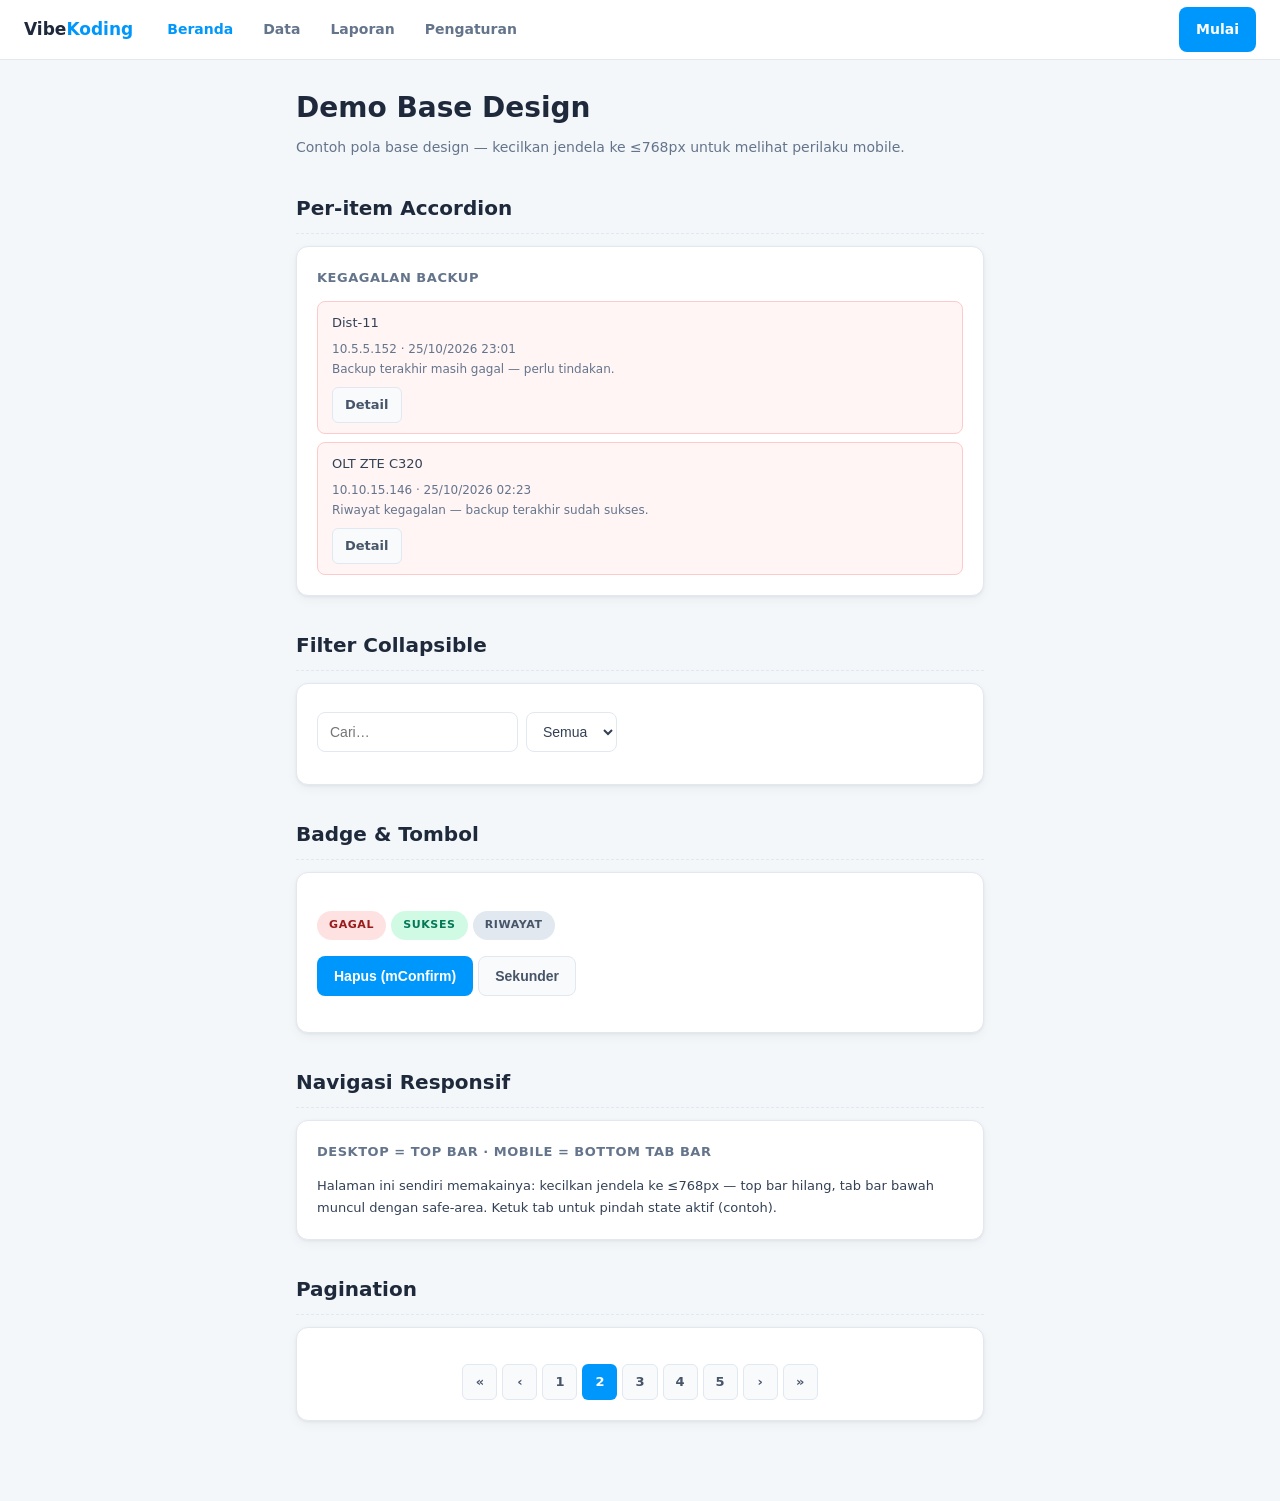
==== examples/demo.html @ 9387a98f "Contoh navigasi responsif di demo.html - Desktop: top bar 60px sticky (brand + link + CTA), disembun" ====
<!DOCTYPE html>
<html lang="id">
<head>
<meta charset="utf-8">
<meta name="viewport" content="width=device-width, initial-scale=1">
<title>Base Design System — Demo</title>
<style>
/* ============ TOKENS (dari design-system.md §2) ============ */
:root {
  --color-primary: #0097FC;
  --color-text-header: #1e293b; --color-text-body: #334155; --color-text-muted: #64748b;
  --color-bg-body: #f4f7f9; --color-bg-content: #ffffff;
  --color-danger-soft-bg: #fff5f5; --color-danger-border-soft: #fecaca; --color-danger-text: #991b1b;
  --color-success-bg: #d1fae5; --color-success-text: #047857;
  --color-border: #e2e8f0;
  --font-sans: 'Inter', system-ui, -apple-system, sans-serif;
  --shadow-card: 0 1px 3px rgba(0,0,0,.06), 0 4px 12px rgba(0,0,0,.04);
  --ease-out: cubic-bezier(0, 0, 0.2, 1);
}
* { box-sizing: border-box; }
body { margin: 0; font-family: var(--font-sans); font-size: 16px; color: var(--color-text-body); background: var(--color-bg-body); line-height: 1.7; }
.wrap { max-width: 720px; margin: 0 auto; padding: 24px 16px 64px; }
h1.page-header { font-size: 28px; font-weight: 800; color: var(--color-text-header); margin: 0 0 4px; }
p.page-subtitle { font-size: 14px; color: var(--color-text-muted); margin: 0 0 24px; }
h2.section-title { font-size: 20px; font-weight: 700; color: var(--color-text-header); margin: 32px 0 12px; padding-bottom: 8px; border-bottom: 1px dashed var(--color-border); }
.panel { background: var(--color-bg-content); border: 1px solid var(--color-border); border-radius: 12px; padding: 20px; box-shadow: var(--shadow-card); margin-bottom: 16px; }
.chart-title { font-size: 13px; font-weight: 700; text-transform: uppercase; letter-spacing: .04em; color: var(--color-text-muted); margin: 0 0 12px; }
/* ============ BADGE & TOMBOL ============ */
.badge { display: inline-block; padding: 5px 12px; border-radius: 999px; font-size: 11px; font-weight: 700; text-transform: uppercase; letter-spacing: .6px; }
.badge.danger { background: #fee2e2; color: var(--color-danger-text); }
.badge.success { background: var(--color-success-bg); color: var(--color-success-text); }
.badge.gray { background: #e2e8f0; color: #475569; }
.btn { display: inline-flex; align-items: center; justify-content: center; gap: 8px; padding: 10px 16px; min-height: 40px; border-radius: 8px; font-size: 14px; font-weight: 600; border: 1px solid transparent; cursor: pointer; text-decoration: none; background: var(--color-primary); color: #fff; transition: transform .1s var(--ease-out); }
.btn:active { transform: scale(.97); }
.btn.secondary { background: #f8fafc; border-color: var(--color-border); color: #475569; }
.btn-sm { padding: 6px 12px; min-height: 32px; font-size: 13px; border-radius: 6px; }
/* ============ NAVIGASI: desktop atas, mobile bawah ============ */
.topnav { display: flex; align-items: center; gap: 20px; height: 60px; padding: 0 24px; background: var(--color-bg-content); border-bottom: 1px solid var(--color-border); position: sticky; top: 0; z-index: 900; }
.topnav .brand { font-size: 17px; font-weight: 800; color: var(--color-text-header); text-decoration: none; white-space: nowrap; }
.topnav .brand b { color: var(--color-primary); }
.topnav nav { display: flex; gap: 2px; }
.topnav nav a { padding: 8px 14px; border-radius: 8px; font-size: 14px; font-weight: 600; color: var(--color-text-muted); text-decoration: none; }
.topnav nav a:hover { color: var(--color-text-header); background: var(--color-bg-body); }
.topnav nav a.active { color: var(--color-primary); }
.topnav .spacer { flex: 1; }
.tabbar { display: none; }
/* ============ PER-ITEM ACCORDION (.m-item) ============ */
.fail-list { list-style: none; margin: 0; padding: 0; display: flex; flex-direction: column; gap: 8px; }
.fail-item { background: var(--color-danger-soft-bg); border: 1px solid var(--color-danger-border-soft); border-radius: 8px; padding: 10px 14px; font-size: 13px; }
.fail-item .meta { font-size: 12px; color: var(--color-text-muted); margin-top: 4px; }
/* ============ PAGINATION ============ */
.pagination { display: flex; justify-content: center; flex-wrap: wrap; gap: 5px; margin-top: 16px; }
.pagination .btn { min-width: 35px; }
/* ============ FILTER ============ */
.m-filter-head { display: none; }
.filter-row { display: flex; gap: 8px; margin-bottom: 12px; }
.filter-row input, .filter-row select { font-size: 14px; padding: 10px 12px; border: 1px solid var(--color-border); border-radius: 8px; background: #fff; color: var(--color-text-body); }
/* ============ BOTTOM-SHEET DIALOG ============ */
.m-confirm-overlay { position: fixed; inset: 0; background: rgba(30,41,59,.5); display: none; align-items: flex-end; justify-content: center; z-index: 1000; }
.m-confirm-overlay.open { display: flex; }
.m-confirm-box { background: #fff; border-radius: 16px 16px 0 0; padding: 20px; width: 100%; max-width: 480px; animation: slideUp .2s var(--ease-out); }
.m-confirm-box h3 { margin: 0 0 8px; font-size: 16px; font-weight: 700; color: var(--color-text-header); }
.m-confirm-box p { margin: 0 0 16px; font-size: 14px; }
.m-confirm-actions { display: grid; gap: 10px; }
.m-confirm-actions .btn { width: 100%; min-height: 48px; }
@keyframes slideUp {
  from { transform: translateY(40px); opacity: 0; }
}
/* ============ MOBILE (max-width: 768px) ============ */
@media (max-width: 768px) {
  h1.page-header { font-size: 20px; }
  p.page-subtitle { font-size: 13px; }
  h2.section-title { font-size: 18px; }
  .chart-title { font-size: 12px; }
  /* Per-item accordion aktif */
  .m-item { cursor: pointer; }
  .m-item-title { display: flex; align-items: center; justify-content: space-between; gap: 8px; font-weight: 600; color: var(--color-text-header); }
  .m-item-title::after { content: ''; flex-shrink: 0; width: 8px; height: 8px; border-right: 2px solid var(--color-text-muted); border-bottom: 2px solid var(--color-text-muted); transform: rotate(45deg); transition: transform .2s var(--ease-out); }
  .m-item.is-open .m-item-title::after { transform: rotate(-135deg); }
  .m-item .m-item-extra { display: none; }
  .m-item.is-open .m-item-extra { display: block; }
  .m-item.is-open .m-item-extra.btn { display: flex; width: 100%; }
  /* Filter collapsible */
  .m-filter-head { display: flex; align-items: center; justify-content: space-between; width: 100%; padding: 10px 12px; border: 1px solid var(--color-border); border-radius: 8px; background: #fff; font-size: 14px; font-weight: 600; color: var(--color-text-header); cursor: pointer; }
  .m-filter-head::after { content: ''; width: 8px; height: 8px; border-right: 2px solid var(--color-text-muted); border-bottom: 2px solid var(--color-text-muted); transform: rotate(45deg); transition: transform .2s; }
  .m-filter-head.is-open::after { transform: rotate(-135deg); }
  .m-filter-more { display: none; }
  .m-filter-more.is-open { display: block; }
  /* Pagination mobile */
  .pagination { gap: 6px; }
  .pagination .btn { min-width: 40px; min-height: 40px; font-size: 14px; padding: 6px 8px; }
  .pagination > :first-child, .pagination > :last-child { display: none; }
  /* Input 16px anti-zoom iOS */
  .filter-row input, .filter-row select { font-size: 16px; }
  /* Navigasi: topbar hilang, tab bar bawah muncul */
  .topnav { display: none; }
  body { padding-bottom: 84px; }
  .tabbar { display: flex; position: fixed; bottom: 0; left: 0; right: 0; z-index: 900; background: var(--color-bg-content); border-top: 1px solid var(--color-border); padding: 6px 4px calc(6px + env(safe-area-inset-bottom)); }
  .tabbar a { flex: 1; position: relative; display: flex; flex-direction: column; align-items: center; gap: 3px; min-height: 56px; padding: 8px 2px; border-radius: 8px; font-size: 11px; font-weight: 600; color: var(--color-text-muted); text-decoration: none; }
  .tabbar a.active { color: var(--color-primary); }
  .tabbar a.active::before { content: ''; position: absolute; top: 1px; width: 24px; height: 3px; border-radius: 999px; background: var(--color-primary); }
  .tabbar svg { width: 22px; height: 22px; }
}
@media (min-width: 769px) {
  /* Desktop: dialog tengah */
  .m-confirm-overlay { align-items: center; padding: 24px; }
  .m-confirm-box { border-radius: 12px; animation: none; }
  .m-filter-more { display: block !important; }
}
@media (prefers-reduced-motion: reduce) {
  * { animation: none !important; transition: none !important; }
}
</style>
</head>
<body>
<!-- Navigasi desktop: top bar (disembunyikan di mobile) -->
<header class="topnav">
  <a class="brand" href="#">Vibe<b>Koding</b></a>
  <nav id="topnavLinks" aria-label="Navigasi utama">
    <a href="#" class="active">Beranda</a><a href="#">Data</a><a href="#">Laporan</a><a href="#">Pengaturan</a>
  </nav>
  <span class="spacer"></span>
  <a class="btn" href="#">Mulai</a>
</header>

<div class="wrap">

  <!-- Judul halaman: ketuk untuk keterangan (mobile) -->
  <div class="page-header-container m-item" aria-expanded="false">
    <h1 class="page-header m-item-title">Demo Base Design</h1>
    <p class="page-subtitle m-item-extra">Contoh pola base design — kecilkan jendela ke ≤768px untuk melihat perilaku mobile.</p>
  </div>

  <h2 class="section-title">Per-item Accordion</h2>
  <div class="panel">
    <p class="chart-title">Kegagalan Backup</p>
    <ul class="fail-list">
      <li class="fail-item m-item" aria-expanded="false">
        <span class="m-item-title"><span>Dist-11</span></span>
        <div class="meta m-item-extra">10.5.5.152 · 25/10/2026 23:01<br>Backup terakhir masih gagal — perlu tindakan.</div>
        <a class="btn btn-sm secondary m-item-extra" style="margin-top:8px">Detail</a>
      </li>
      <li class="fail-item m-item" aria-expanded="false">
        <span class="m-item-title"><span>OLT ZTE C320</span></span>
        <div class="meta m-item-extra">10.10.15.146 · 25/10/2026 02:23<br>Riwayat kegagalan — backup terakhir sudah sukses.</div>
        <a class="btn btn-sm secondary m-item-extra" style="margin-top:8px">Detail</a>
      </li>
    </ul>
  </div>

  <h2 class="section-title">Filter Collapsible</h2>
  <div class="panel">
    <button class="m-filter-head" data-toggle="demo-filter" aria-expanded="false"><span>Filter</span></button>
    <div class="m-filter-more" id="demo-filter" style="margin-top:8px">
      <div class="filter-row">
        <input placeholder="Cari…" aria-label="Cari">
        <select aria-label="Status"><option>Semua</option><option>Aktif</option></select>
      </div>
    </div>
  </div>

  <h2 class="section-title">Badge &amp; Tombol</h2>
  <div class="panel">
    <p><span class="badge danger">Gagal</span> <span class="badge success">Sukses</span> <span class="badge gray">Riwayat</span></p>
    <p><button class="btn" id="demo-confirm">Hapus (mConfirm)</button>
       <button class="btn secondary">Sekunder</button></p>
  </div>

  <h2 class="section-title">Navigasi Responsif</h2>
  <div class="panel">
    <p class="chart-title">Desktop = top bar · Mobile = bottom tab bar</p>
    <p style="font-size:13px;margin:0">Halaman ini sendiri memakainya: kecilkan jendela ke ≤768px — top bar hilang, tab bar bawah muncul dengan safe-area. Ketuk tab untuk pindah state aktif (contoh).</p>
  </div>

  <h2 class="section-title">Pagination</h2>
  <div class="panel">
    <div class="pagination">
      <a class="btn btn-sm secondary">«</a><a class="btn btn-sm secondary">‹</a>
      <a class="btn btn-sm secondary">1</a><a class="btn btn-sm">2</a><a class="btn btn-sm secondary">3</a>
      <a class="btn btn-sm secondary">4</a><a class="btn btn-sm secondary">5</a>
      <a class="btn btn-sm secondary">›</a><a class="btn btn-sm secondary">»</a>
    </div>
  </div>

</div>

<!-- Navigasi mobile: bottom tab bar (disembunyikan di desktop) -->
<nav class="tabbar" id="tabbar" aria-label="Navigasi utama">
  <a href="#" class="active"><svg viewBox="0 0 24 24" fill="none" stroke="currentColor" stroke-width="2" stroke-linecap="round" stroke-linejoin="round"><path d="M3 9l9-7 9 7v11a2 2 0 0 1-2 2H5a2 2 0 0 1-2-2z"/><polyline points="9 22 9 12 15 12 15 22"/></svg>Beranda</a>
  <a href="#"><svg viewBox="0 0 24 24" fill="none" stroke="currentColor" stroke-width="2" stroke-linecap="round" stroke-linejoin="round"><rect x="3" y="3" width="7" height="7"/><rect x="14" y="3" width="7" height="7"/><rect x="14" y="14" width="7" height="7"/><rect x="3" y="14" width="7" height="7"/></svg>Data</a>
  <a href="#"><svg viewBox="0 0 24 24" fill="none" stroke="currentColor" stroke-width="2" stroke-linecap="round" stroke-linejoin="round"><line x1="18" y1="20" x2="18" y2="10"/><line x1="12" y1="20" x2="12" y2="4"/><line x1="6" y1="20" x2="6" y2="14"/></svg>Laporan</a>
  <a href="#"><svg viewBox="0 0 24 24" fill="none" stroke="currentColor" stroke-width="2" stroke-linecap="round" stroke-linejoin="round"><line x1="4" y1="21" x2="4" y2="14"/><line x1="4" y1="10" x2="4" y2="3"/><line x1="12" y1="21" x2="12" y2="12"/><line x1="12" y1="8" x2="12" y2="3"/><line x1="20" y1="21" x2="20" y2="16"/><line x1="20" y1="12" x2="20" y2="3"/><line x1="1" y1="14" x2="7" y2="14"/><line x1="9" y1="8" x2="15" y2="8"/><line x1="17" y1="16" x2="23" y2="16"/></svg>Pengaturan</a>
</nav>

<!-- Bottom-sheet dialog -->
<div class="m-confirm-overlay" id="mConfirmOverlay" role="dialog" aria-modal="true">
  <div class="m-confirm-box">
    <h3 id="mConfirmTitle"></h3>
    <p id="mConfirmMsg"></p>
    <div class="m-confirm-actions">
      <button class="btn" id="mConfirmOk" style="background:#dc2626">Ya, hapus</button>
      <button class="btn secondary" id="mConfirmCancel">Batal</button>
    </div>
  </div>
</div>

<script>
/* Navigasi demo: pindah .active di dalam tiap nav */
['topnavLinks', 'tabbar'].forEach(function (id) {
  var nav = document.getElementById(id);
  if (!nav) return;
  nav.addEventListener('click', function (e) {
    var a = e.target.closest('a');
    if (!a) return;
    e.preventDefault();
    nav.querySelectorAll('a').forEach(function (x) { x.classList.remove('active'); });
    a.classList.add('active');
  });
});

/* Kontrak [data-toggle]: dukung ID dipisah spasi */
document.addEventListener('click', function (e) {
  var t = e.target.closest('[data-toggle]');
  if (t) {
    t.getAttribute('data-toggle').split(/\s+/).forEach(function (id) {
      var el = document.getElementById(id);
      if (el) el.classList.toggle('is-open');
    });
    t.classList.toggle('is-open');
    t.setAttribute('aria-expanded', t.classList.contains('is-open'));
    return;
  }
  /* Kontrak .m-item: abaikan ketuk pada link/tombol/input */
  var item = e.target.closest('.m-item');
  if (item && !e.target.closest('a,button,input,select,textarea')) {
    item.classList.toggle('is-open');
    item.setAttribute('aria-expanded', item.classList.contains('is-open'));
  }
});

/* window.mConfirm -> Promise<boolean>; klik di luar hanya menutup */
window.mConfirm = function (opts) {
  return new Promise(function (resolve) {
    var ov = document.getElementById('mConfirmOverlay');
    document.getElementById('mConfirmTitle').textContent = opts.title || 'Konfirmasi';
    document.getElementById('mConfirmMsg').textContent = opts.message || '';
    var okBtn = document.getElementById('mConfirmOk');
    var cancelBtn = document.getElementById('mConfirmCancel');
    okBtn.textContent = opts.confirmText || 'Ya';
    okBtn.style.background = opts.danger === false ? '' : '#dc2626';
    cancelBtn.textContent = opts.cancelText || 'Batal';
    ov.classList.add('open');
    function done(v) { ov.classList.remove('open'); resolve(v); }
    okBtn.onclick = function () { done(true); };
    cancelBtn.onclick = function () { done(false); };
    ov.onclick = function (ev) {
      if (ev.target === ov) { ev.preventDefault(); ev.stopPropagation(); done(false); }
    };
  });
};
document.getElementById('demo-confirm').addEventListener('click', async function () {
  var ok = await window.mConfirm({ title: 'Hapus item?', message: 'Tindakan ini tidak bisa dibatalkan.', confirmText: 'Ya, hapus', danger: true });
  alert(ok ? 'Dihapus (contoh)' : 'Dibatalkan');
});
</script>
</body>
</html>
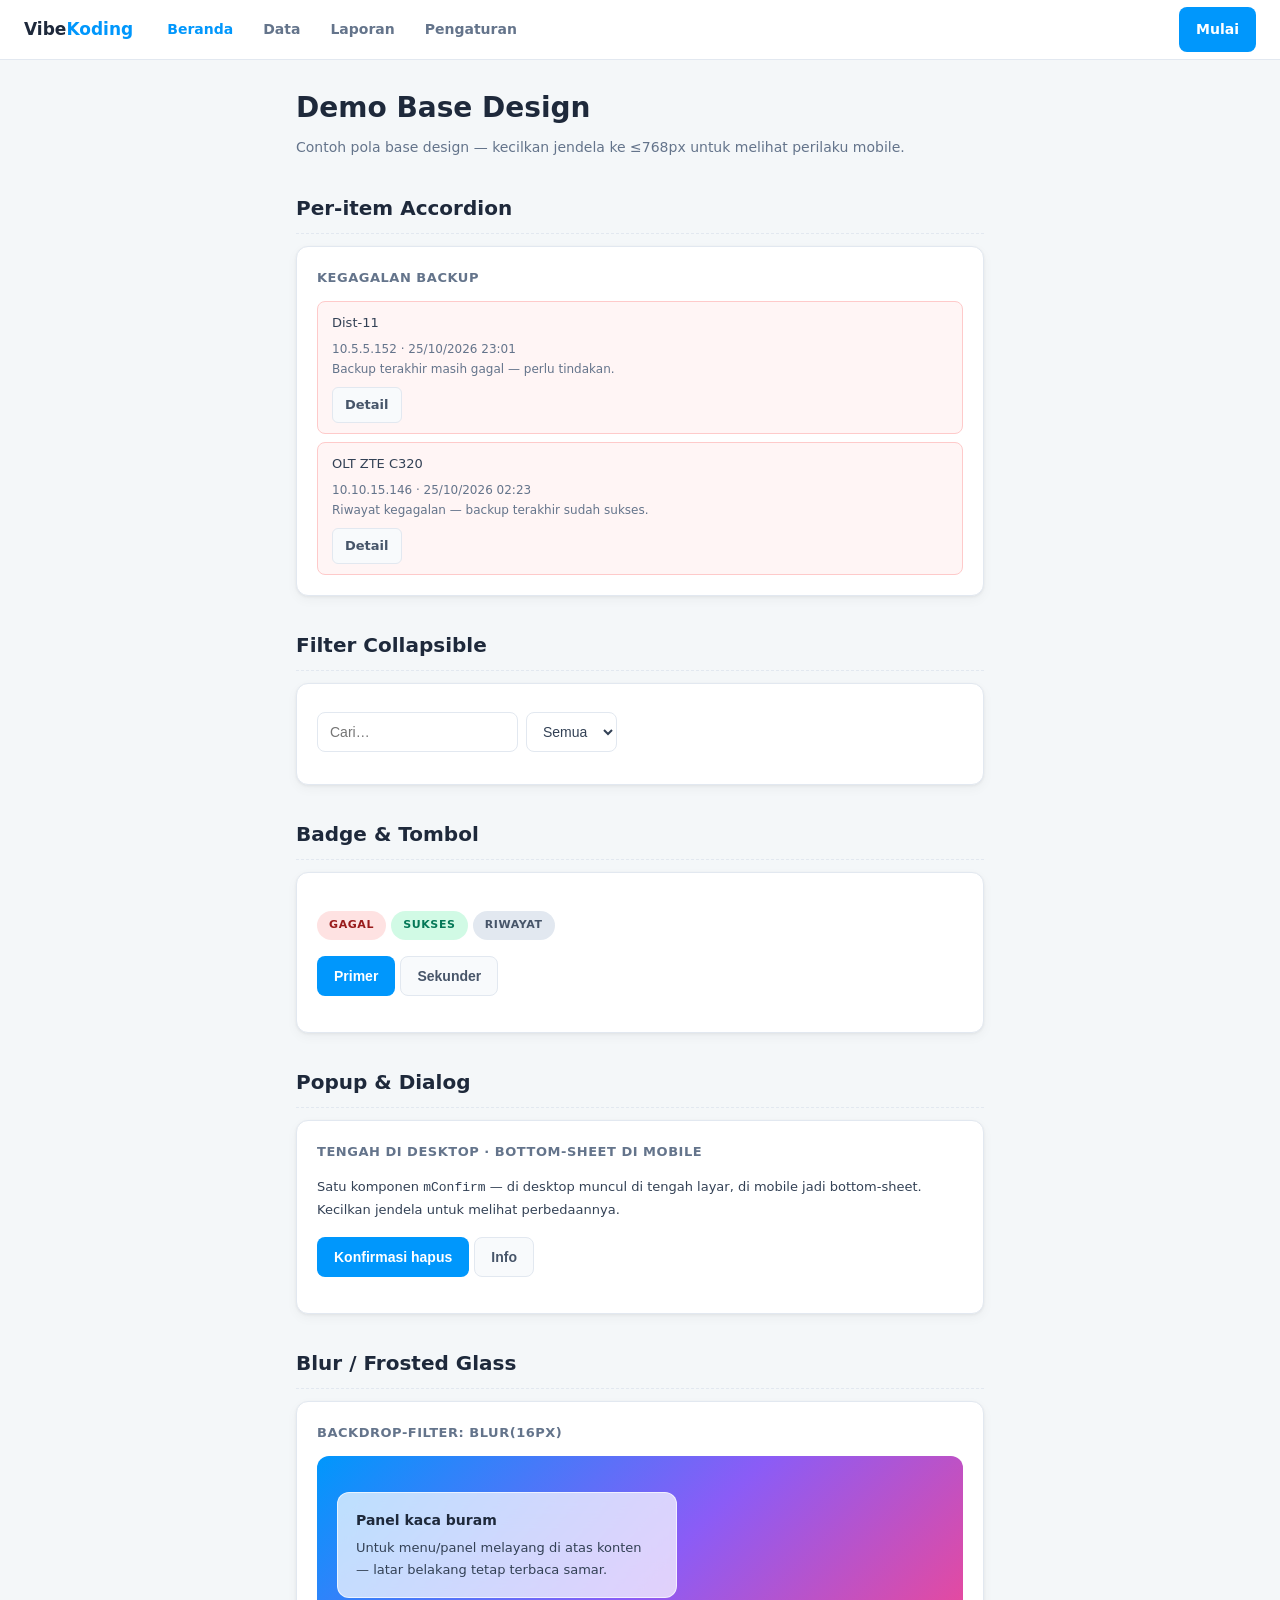
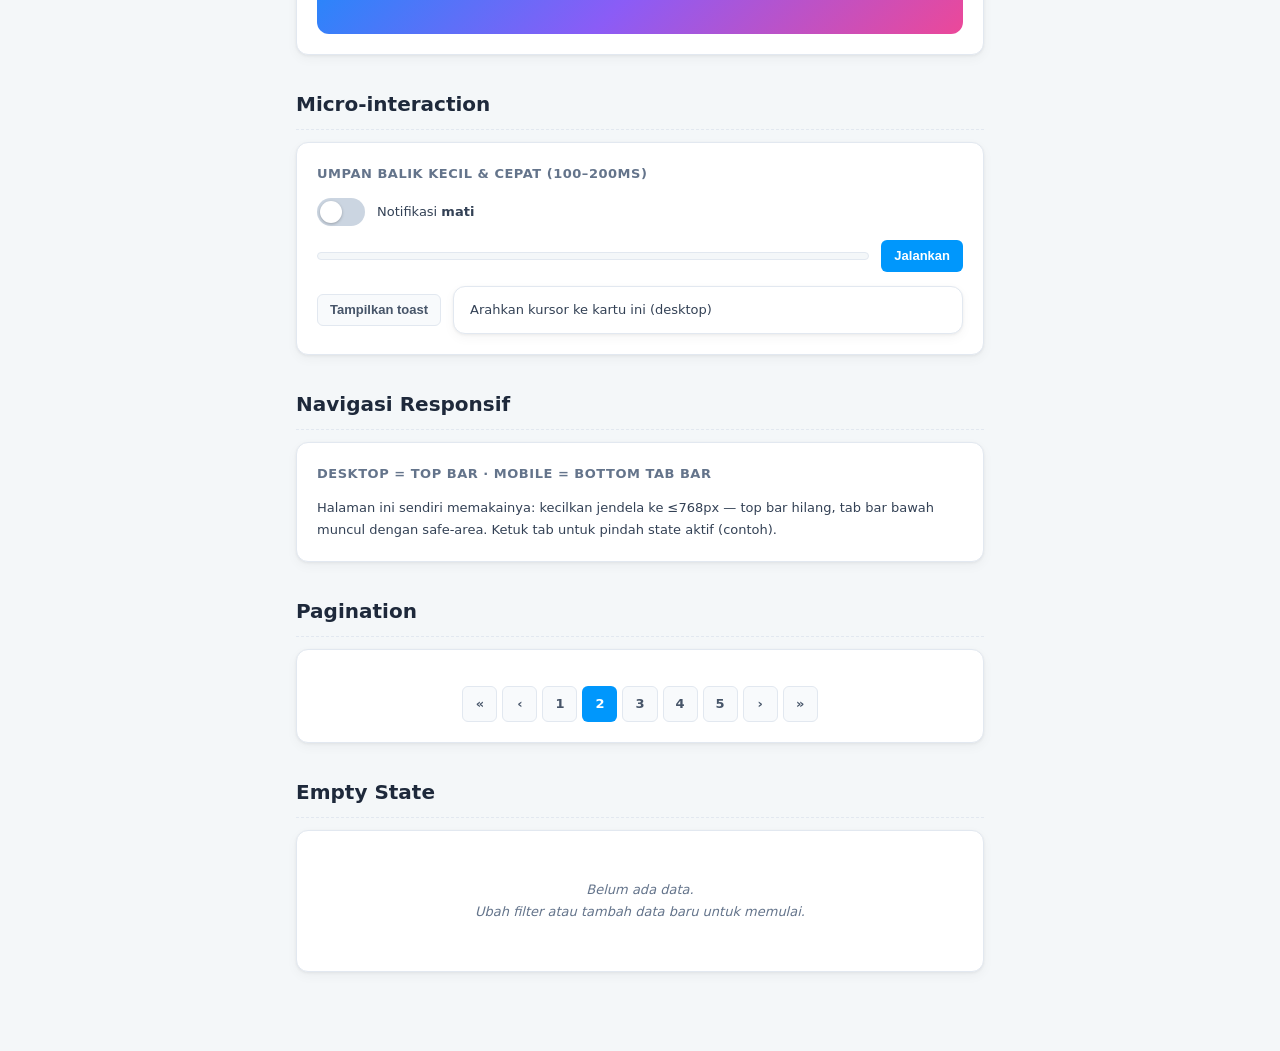
==== commit 43fb0e7c: "Demo lebih lengkap: popup, blur, micro-interaction - Section Popup & Dialog: mConfirm varian danger " ====
--- a/examples/demo.html
+++ b/examples/demo.html
@@ -66,6 +66,28 @@
 @keyframes slideUp {
   from { transform: translateY(40px); opacity: 0; }
 }
+/* ============ BLUR / FROSTED GLASS ============ */
+.blur-stage { border-radius: 12px; padding: 36px 20px; background: linear-gradient(135deg, var(--color-primary) 0%, #8b5cf6 55%, #ec4899 100%); }
+.blur-card { max-width: 340px; background: rgba(255,255,255,.72); -webkit-backdrop-filter: blur(16px); backdrop-filter: blur(16px); border: 1px solid rgba(255,255,255,.65); border-radius: 12px; padding: 16px 18px; }
+.blur-card h4 { margin: 0 0 4px; font-size: 14px; font-weight: 700; color: var(--color-text-header); }
+.blur-card p { margin: 0; font-size: 13px; color: var(--color-text-body); }
+/* ============ MICRO-INTERACTION ============ */
+.mi-row { display: flex; align-items: center; gap: 12px; margin-bottom: 14px; }
+.mi-row:last-child { margin-bottom: 0; }
+.switch { position: relative; display: inline-block; width: 48px; height: 28px; flex-shrink: 0; cursor: pointer; }
+.switch input { position: absolute; opacity: 0; width: 100%; height: 100%; margin: 0; cursor: pointer; }
+.switch .track { position: absolute; inset: 0; border-radius: 999px; background: #cbd5e1; transition: background .2s var(--ease-out); }
+.switch .knob { position: absolute; top: 3px; left: 3px; width: 22px; height: 22px; border-radius: 50%; background: #fff; box-shadow: 0 1px 3px rgba(0,0,0,.25); transition: transform .2s var(--ease-out); }
+.switch input:checked + .track { background: var(--color-primary); }
+.switch input:checked + .track .knob { transform: translateX(20px); }
+.switch input:focus-visible + .track { outline: 2px solid var(--color-primary); outline-offset: 2px; }
+.progress { height: 8px; border-radius: 999px; background: var(--color-bg-body); border: 1px solid var(--color-border); overflow: hidden; }
+.progress > i { display: block; height: 100%; width: 0; border-radius: 999px; background: var(--color-primary); transition: width .2s var(--ease-out); }
+/* ============ TOAST ============ */
+.toast { position: fixed; left: 50%; bottom: 24px; z-index: 1100; max-width: calc(100vw - 32px); padding: 12px 20px; border-radius: 10px; background: var(--color-text-header); color: #fff; font-size: 13px; font-weight: 600; opacity: 0; pointer-events: none; transform: translateX(-50%) translateY(16px); transition: opacity .2s var(--ease-out), transform .35s var(--ease-out); }
+.toast.show { opacity: 1; transform: translateX(-50%) translateY(0); }
+/* ============ EMPTY STATE ============ */
+.empty { text-align: center; padding: 28px 16px; color: var(--color-text-muted); font-size: 13px; font-style: italic; }
 /* ============ MOBILE (max-width: 768px) ============ */
 @media (max-width: 768px) {
   h1.page-header { font-size: 20px; }
@@ -92,6 +114,8 @@
   .pagination > :first-child, .pagination > :last-child { display: none; }
   /* Input 16px anti-zoom iOS */
   .filter-row input, .filter-row select { font-size: 16px; }
+  /* Toast di atas bottom tab bar */
+  .toast { bottom: calc(96px + env(safe-area-inset-bottom)); }
   /* Navigasi: topbar hilang, tab bar bawah muncul */
   .topnav { display: none; }
   body { padding-bottom: 84px; }
@@ -106,6 +130,11 @@
   .m-confirm-overlay { align-items: center; padding: 24px; }
   .m-confirm-box { border-radius: 12px; animation: none; }
   .m-filter-more { display: block !important; }
+}
+@media (hover: hover) and (min-width: 769px) {
+  /* Hover lift: hanya perangkat ber-pointer */
+  .lift { transition: transform .2s var(--ease-out), box-shadow .2s var(--ease-out); }
+  .lift:hover { transform: translateY(-2px); box-shadow: 0 8px 24px rgba(0,0,0,.08); }
 }
 @media (prefers-reduced-motion: reduce) {
   * { animation: none !important; transition: none !important; }
@@ -162,8 +191,44 @@
   <h2 class="section-title">Badge &amp; Tombol</h2>
   <div class="panel">
     <p><span class="badge danger">Gagal</span> <span class="badge success">Sukses</span> <span class="badge gray">Riwayat</span></p>
-    <p><button class="btn" id="demo-confirm">Hapus (mConfirm)</button>
+    <p><button class="btn">Primer</button>
        <button class="btn secondary">Sekunder</button></p>
+  </div>
+
+  <h2 class="section-title">Popup &amp; Dialog</h2>
+  <div class="panel">
+    <p class="chart-title">Tengah di desktop · bottom-sheet di mobile</p>
+    <p style="font-size:13px">Satu komponen <code>mConfirm</code> — di desktop muncul di tengah layar, di mobile jadi bottom-sheet. Kecilkan jendela untuk melihat perbedaannya.</p>
+    <p><button class="btn" id="demo-confirm-danger">Konfirmasi hapus</button>
+       <button class="btn secondary" id="demo-confirm-info">Info</button></p>
+  </div>
+
+  <h2 class="section-title">Blur / Frosted Glass</h2>
+  <div class="panel">
+    <p class="chart-title">backdrop-filter: blur(16px)</p>
+    <div class="blur-stage">
+      <div class="blur-card">
+        <h4>Panel kaca buram</h4>
+        <p>Untuk menu/panel melayang di atas konten — latar belakang tetap terbaca samar.</p>
+      </div>
+    </div>
+  </div>
+
+  <h2 class="section-title">Micro-interaction</h2>
+  <div class="panel">
+    <p class="chart-title">Umpan balik kecil &amp; cepat (100–200ms)</p>
+    <div class="mi-row">
+      <label class="switch"><input type="checkbox" id="miSwitch"><span class="track"><span class="knob"></span></span></label>
+      <span style="font-size:13px">Notifikasi <b id="miSwitchState">mati</b></span>
+    </div>
+    <div class="mi-row">
+      <div class="progress" style="flex:1"><i id="miBar"></i></div>
+      <button class="btn btn-sm" id="miRun">Jalankan</button>
+    </div>
+    <div class="mi-row">
+      <button class="btn btn-sm secondary" id="miToast">Tampilkan toast</button>
+      <div class="panel lift" style="margin:0;padding:12px 16px;font-size:13px;flex:1">Arahkan kursor ke kartu ini (desktop)</div>
+    </div>
   </div>
 
   <h2 class="section-title">Navigasi Responsif</h2>
@@ -180,6 +245,11 @@
       <a class="btn btn-sm secondary">4</a><a class="btn btn-sm secondary">5</a>
       <a class="btn btn-sm secondary">›</a><a class="btn btn-sm secondary">»</a>
     </div>
+  </div>
+
+  <h2 class="section-title">Empty State</h2>
+  <div class="panel">
+    <div class="empty">Belum ada data.<br>Ubah filter atau tambah data baru untuk memulai.</div>
   </div>
 
 </div>
@@ -191,6 +261,9 @@
   <a href="#"><svg viewBox="0 0 24 24" fill="none" stroke="currentColor" stroke-width="2" stroke-linecap="round" stroke-linejoin="round"><line x1="18" y1="20" x2="18" y2="10"/><line x1="12" y1="20" x2="12" y2="4"/><line x1="6" y1="20" x2="6" y2="14"/></svg>Laporan</a>
   <a href="#"><svg viewBox="0 0 24 24" fill="none" stroke="currentColor" stroke-width="2" stroke-linecap="round" stroke-linejoin="round"><line x1="4" y1="21" x2="4" y2="14"/><line x1="4" y1="10" x2="4" y2="3"/><line x1="12" y1="21" x2="12" y2="12"/><line x1="12" y1="8" x2="12" y2="3"/><line x1="20" y1="21" x2="20" y2="16"/><line x1="20" y1="12" x2="20" y2="3"/><line x1="1" y1="14" x2="7" y2="14"/><line x1="9" y1="8" x2="15" y2="8"/><line x1="17" y1="16" x2="23" y2="16"/></svg>Pengaturan</a>
 </nav>
+
+<!-- Toast -->
+<div class="toast" id="toast" role="status" aria-live="polite"></div>
 
 <!-- Bottom-sheet dialog -->
 <div class="m-confirm-overlay" id="mConfirmOverlay" role="dialog" aria-modal="true">
@@ -258,9 +331,41 @@
     };
   });
 };
-document.getElementById('demo-confirm').addEventListener('click', async function () {
+document.getElementById('demo-confirm-danger').addEventListener('click', async function () {
   var ok = await window.mConfirm({ title: 'Hapus item?', message: 'Tindakan ini tidak bisa dibatalkan.', confirmText: 'Ya, hapus', danger: true });
-  alert(ok ? 'Dihapus (contoh)' : 'Dibatalkan');
+  showToast(ok ? 'Item dihapus (contoh)' : 'Dibatalkan');
+});
+document.getElementById('demo-confirm-info').addEventListener('click', async function () {
+  await window.mConfirm({ title: 'Info', message: 'Ini dialog info — bukan aksi berbahaya.', confirmText: 'Mengerti', cancelText: 'Tutup', danger: false });
+});
+
+/* Toast: muncul di atas, hilang otomatis */
+var toastTimer = null;
+function showToast(msg) {
+  var t = document.getElementById('toast');
+  t.textContent = msg;
+  t.classList.add('show');
+  clearTimeout(toastTimer);
+  toastTimer = setTimeout(function () { t.classList.remove('show'); }, 2600);
+}
+document.getElementById('miToast').addEventListener('click', function () {
+  showToast('Perubahan disimpan (contoh)');
+});
+
+/* Toggle switch: teks status mengikuti */
+document.getElementById('miSwitch').addEventListener('change', function (e) {
+  document.getElementById('miSwitchState').textContent = e.target.checked ? 'menyala' : 'mati';
+});
+
+/* Progress bar: animasi 0 -> 100% */
+document.getElementById('miRun').addEventListener('click', function () {
+  var bar = document.getElementById('miBar'), p = 0;
+  bar.style.width = '0';
+  var iv = setInterval(function () {
+    p += 8;
+    if (p >= 100) { p = 100; clearInterval(iv); setTimeout(function () { bar.style.width = '0'; }, 800); }
+    bar.style.width = p + '%';
+  }, 120);
 });
 </script>
 </body>
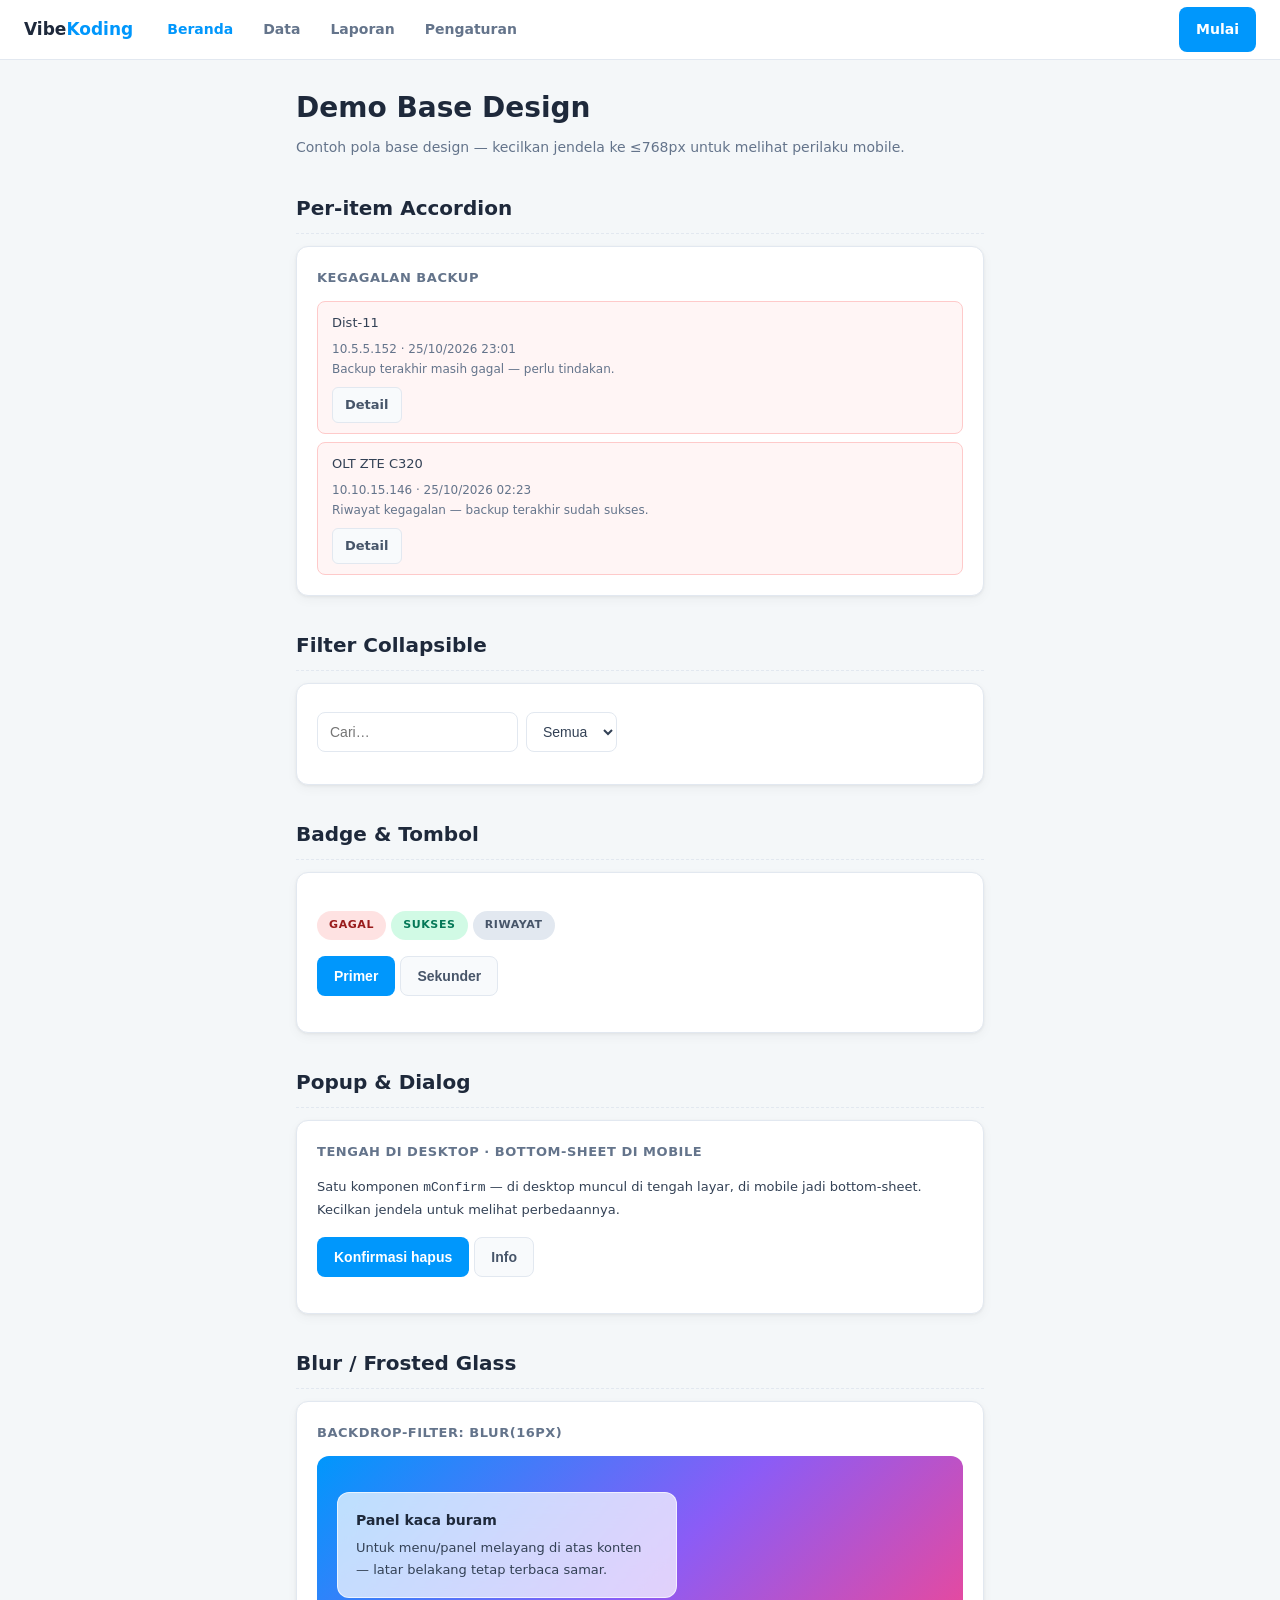
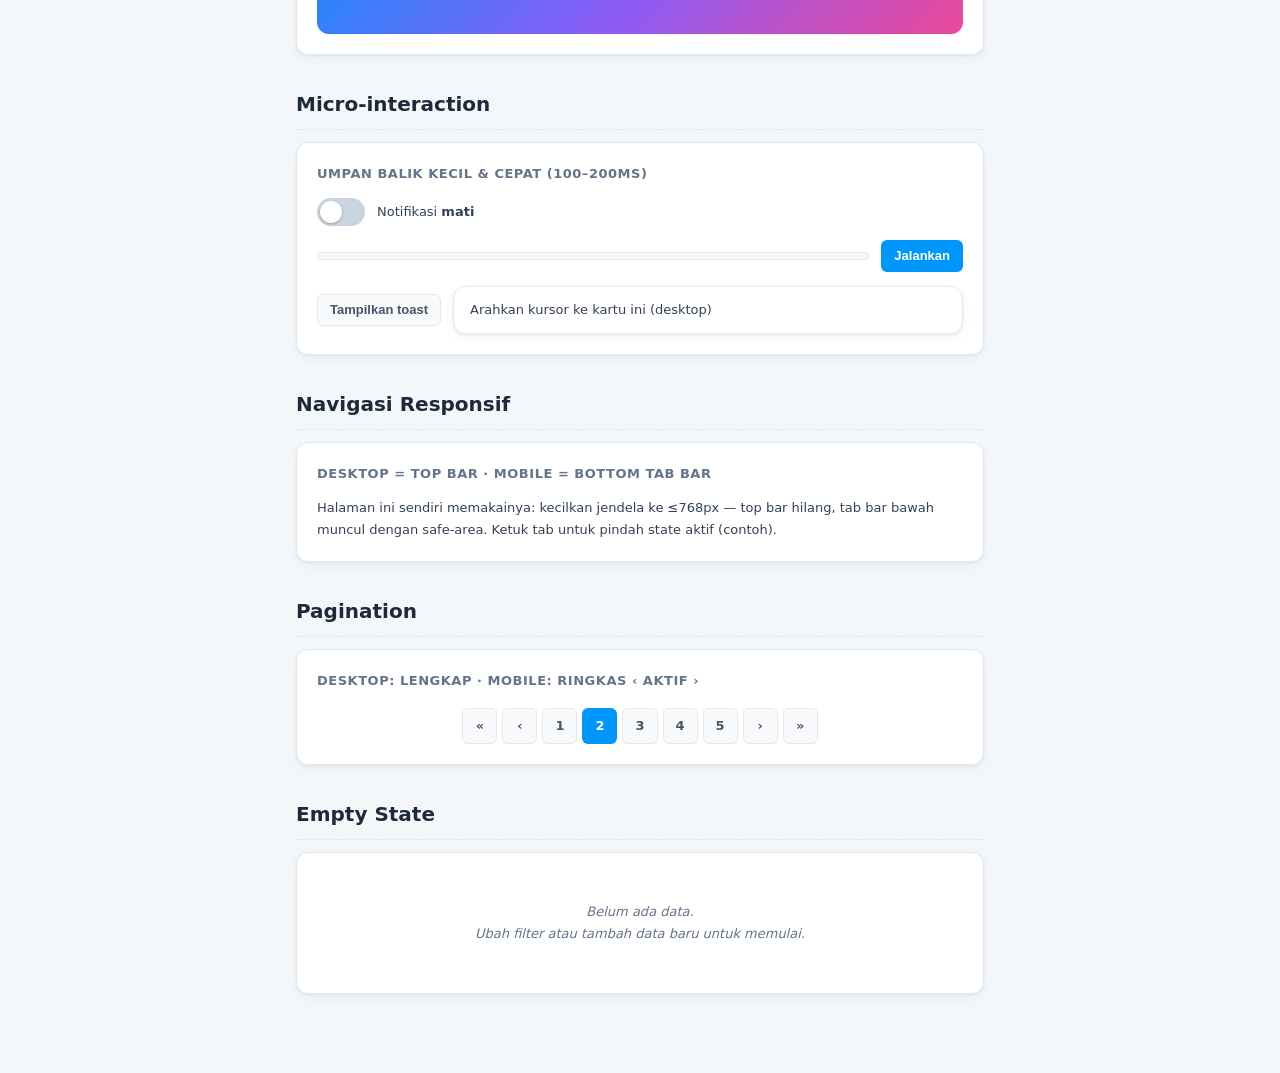
==== commit d981ef6a: "Pagination mobile: versi ringkas, selalu satu baris - Di mobile hanya tampil ‹ + halaman aktif + › (" ====
--- a/examples/demo.html
+++ b/examples/demo.html
@@ -108,10 +108,13 @@
   .m-filter-head.is-open::after { transform: rotate(-135deg); }
   .m-filter-more { display: none; }
   .m-filter-more.is-open { display: block; }
-  /* Pagination mobile */
-  .pagination { gap: 6px; }
+  /* Pagination mobile: ringkas ‹ aktif ›, selalu satu baris */
+  .pagination { gap: 6px; flex-wrap: nowrap; }
   .pagination .btn { min-width: 40px; min-height: 40px; font-size: 14px; padding: 6px 8px; }
-  .pagination > :first-child, .pagination > :last-child { display: none; }
+  .pagination > a { display: none; }
+  .pagination > a:nth-child(2),
+  .pagination > a[aria-current="page"],
+  .pagination > a:nth-last-child(2) { display: inline-flex; }
   /* Input 16px anti-zoom iOS */
   .filter-row input, .filter-row select { font-size: 16px; }
   /* Toast di atas bottom tab bar */
@@ -239,9 +242,10 @@
 
   <h2 class="section-title">Pagination</h2>
   <div class="panel">
+    <p class="chart-title">Desktop: lengkap · Mobile: ringkas ‹ aktif ›</p>
     <div class="pagination">
       <a class="btn btn-sm secondary">«</a><a class="btn btn-sm secondary">‹</a>
-      <a class="btn btn-sm secondary">1</a><a class="btn btn-sm">2</a><a class="btn btn-sm secondary">3</a>
+      <a class="btn btn-sm secondary">1</a><a class="btn btn-sm" aria-current="page">2</a><a class="btn btn-sm secondary">3</a>
       <a class="btn btn-sm secondary">4</a><a class="btn btn-sm secondary">5</a>
       <a class="btn btn-sm secondary">›</a><a class="btn btn-sm secondary">»</a>
     </div>
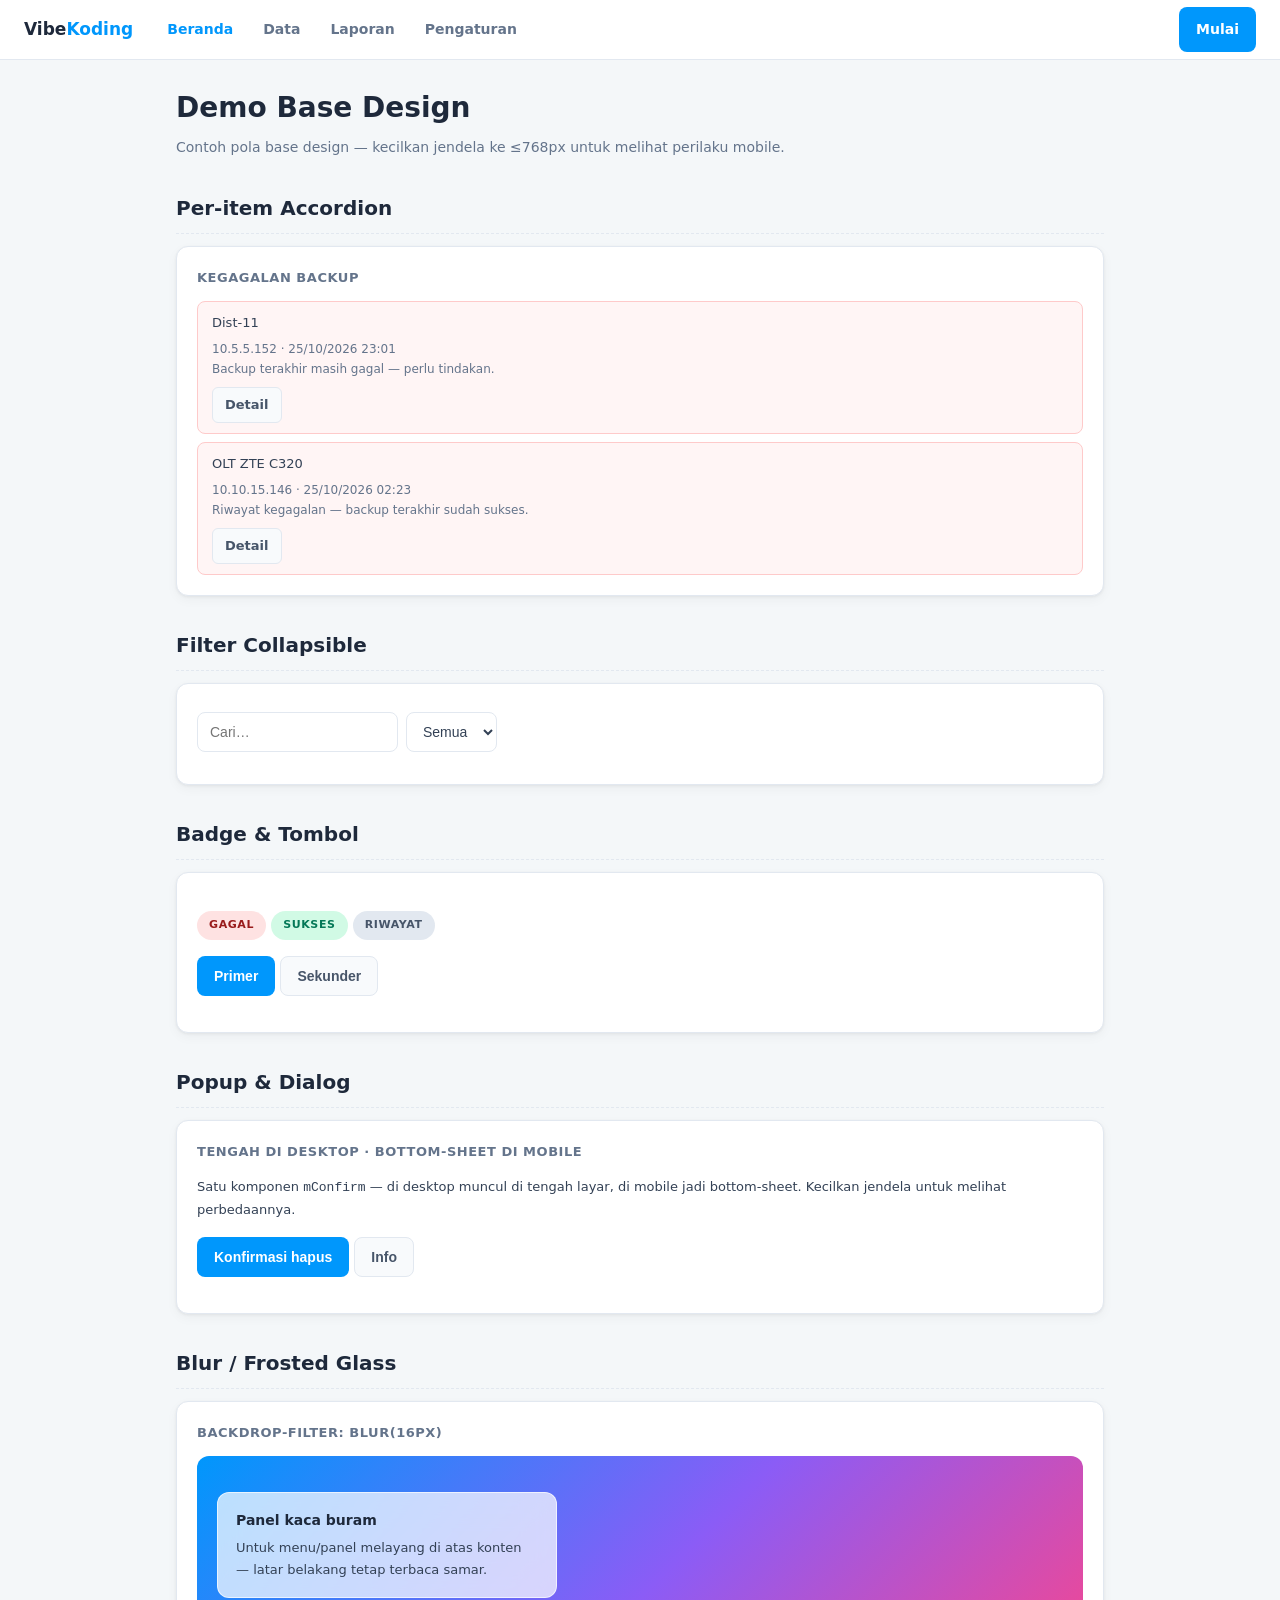
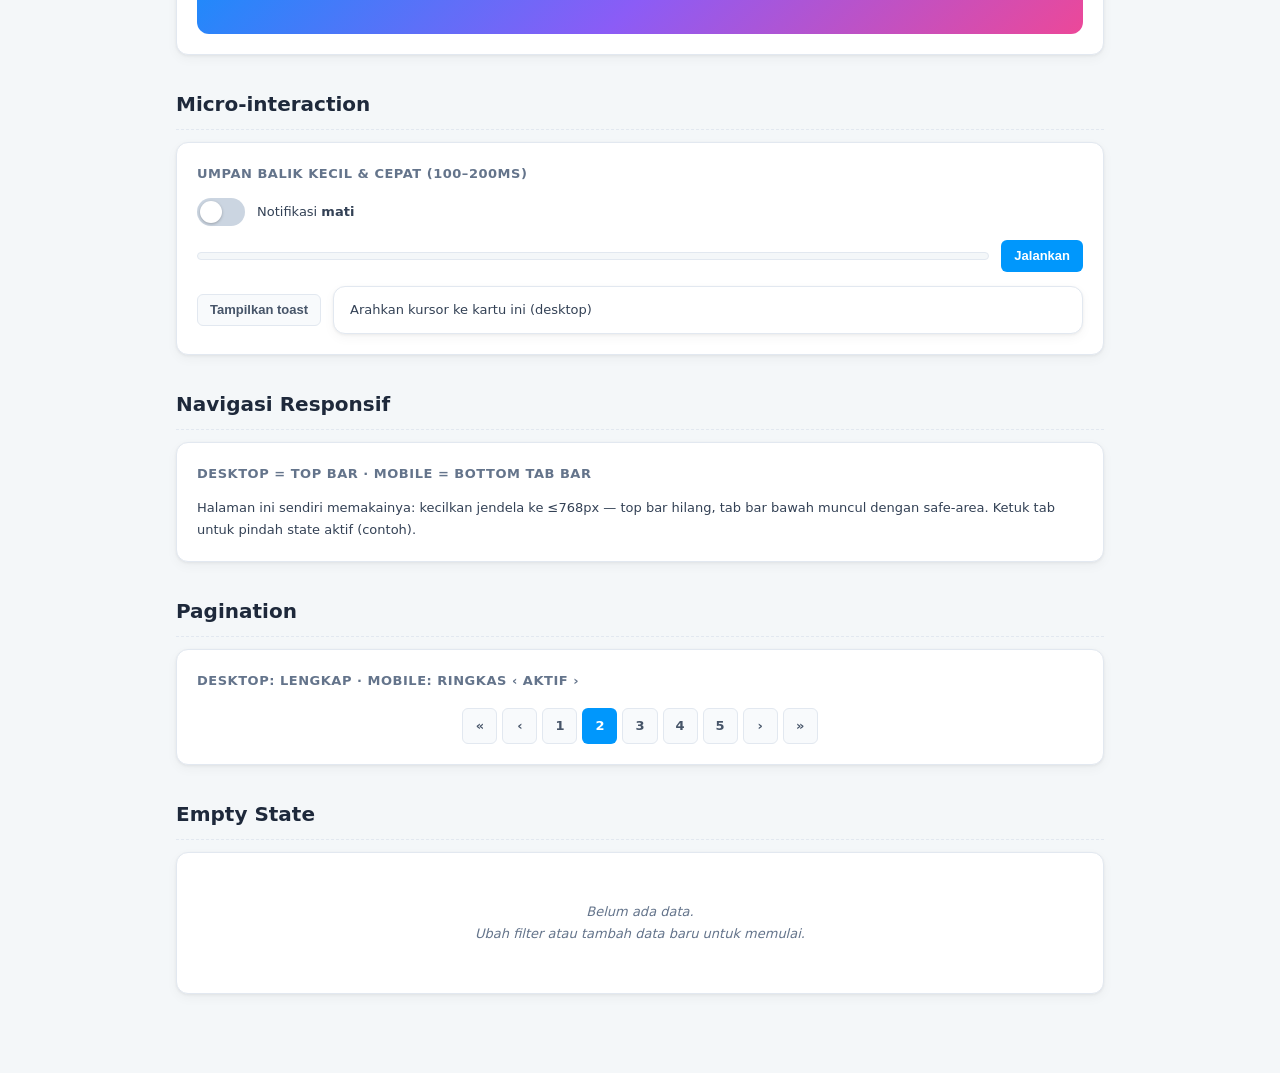
==== commit 802fc8dc: "Demo: lebarkan kolom konten 720px -> 960px agar pas di desktop" ====
--- a/examples/demo.html
+++ b/examples/demo.html
@@ -19,7 +19,7 @@
 }
 * { box-sizing: border-box; }
 body { margin: 0; font-family: var(--font-sans); font-size: 16px; color: var(--color-text-body); background: var(--color-bg-body); line-height: 1.7; }
-.wrap { max-width: 720px; margin: 0 auto; padding: 24px 16px 64px; }
+.wrap { max-width: 960px; margin: 0 auto; padding: 24px 16px 64px; }
 h1.page-header { font-size: 28px; font-weight: 800; color: var(--color-text-header); margin: 0 0 4px; }
 p.page-subtitle { font-size: 14px; color: var(--color-text-muted); margin: 0 0 24px; }
 h2.section-title { font-size: 20px; font-weight: 700; color: var(--color-text-header); margin: 32px 0 12px; padding-bottom: 8px; border-bottom: 1px dashed var(--color-border); }
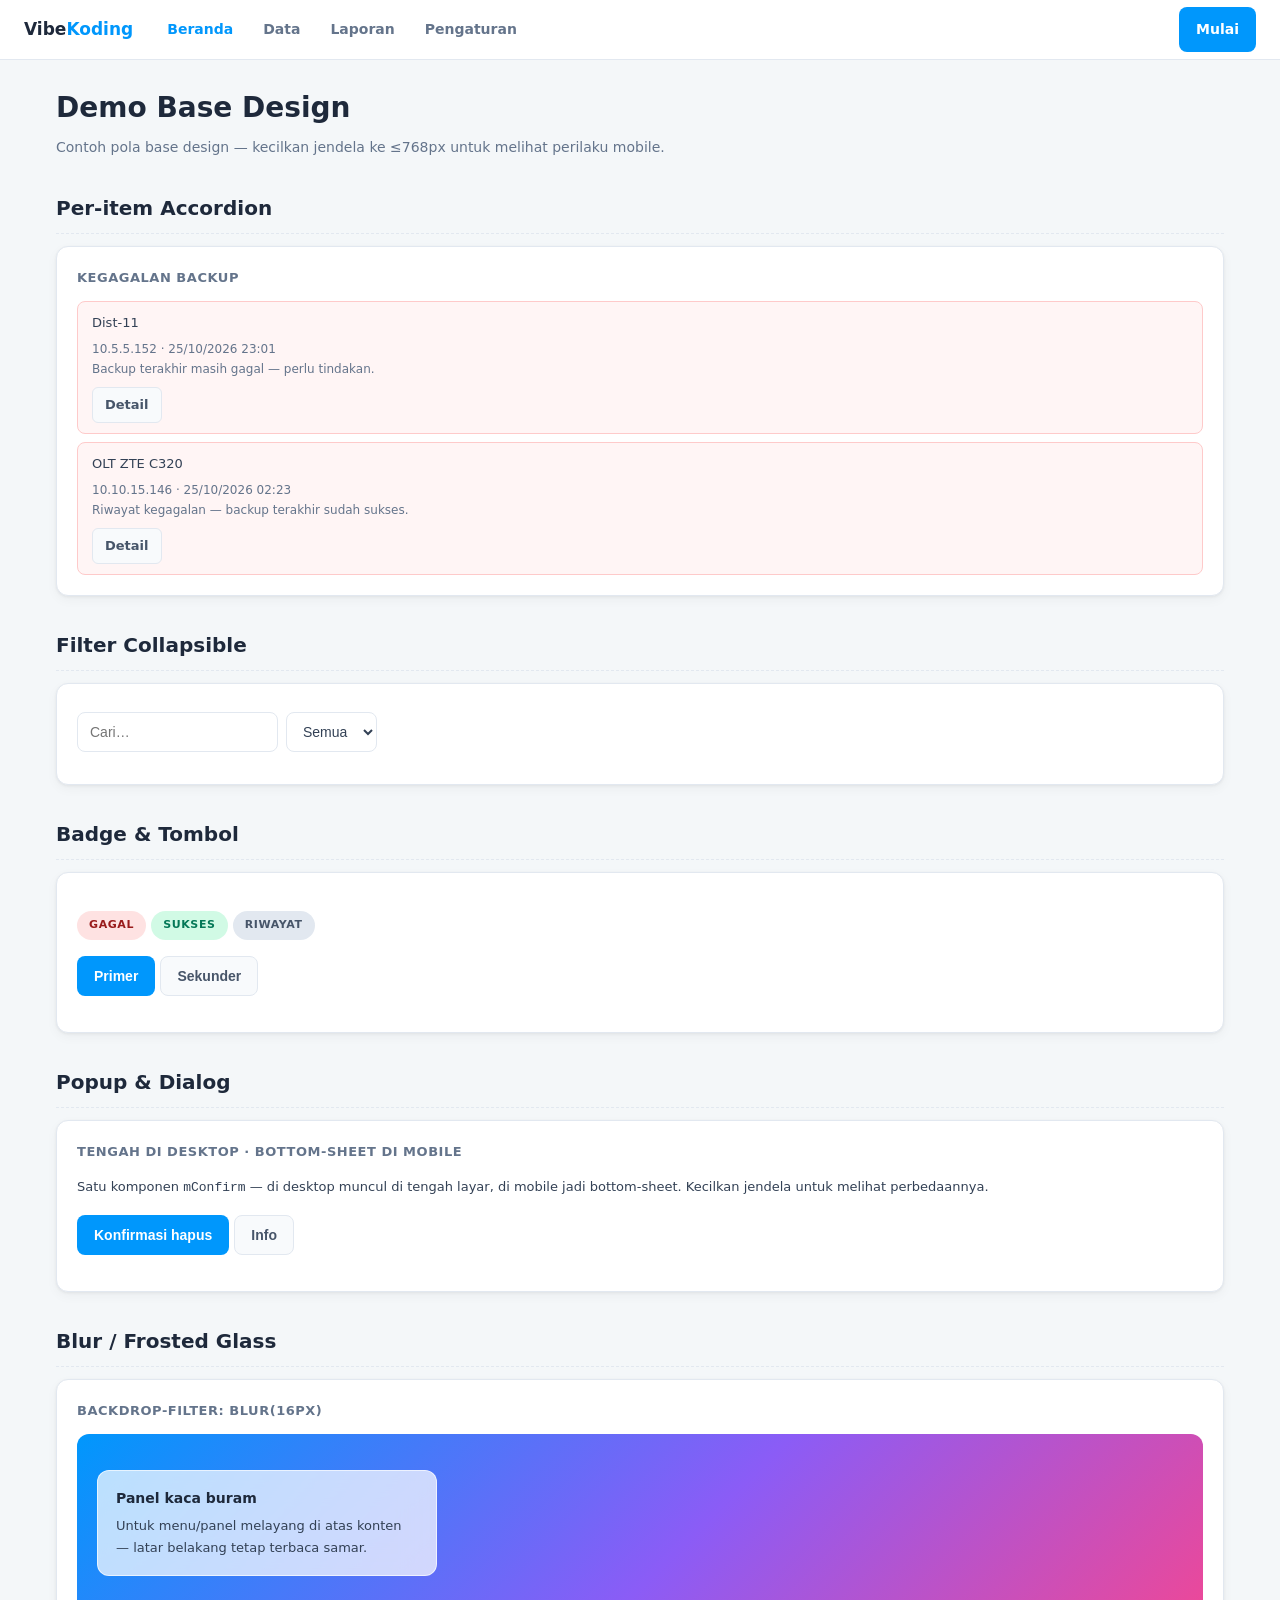
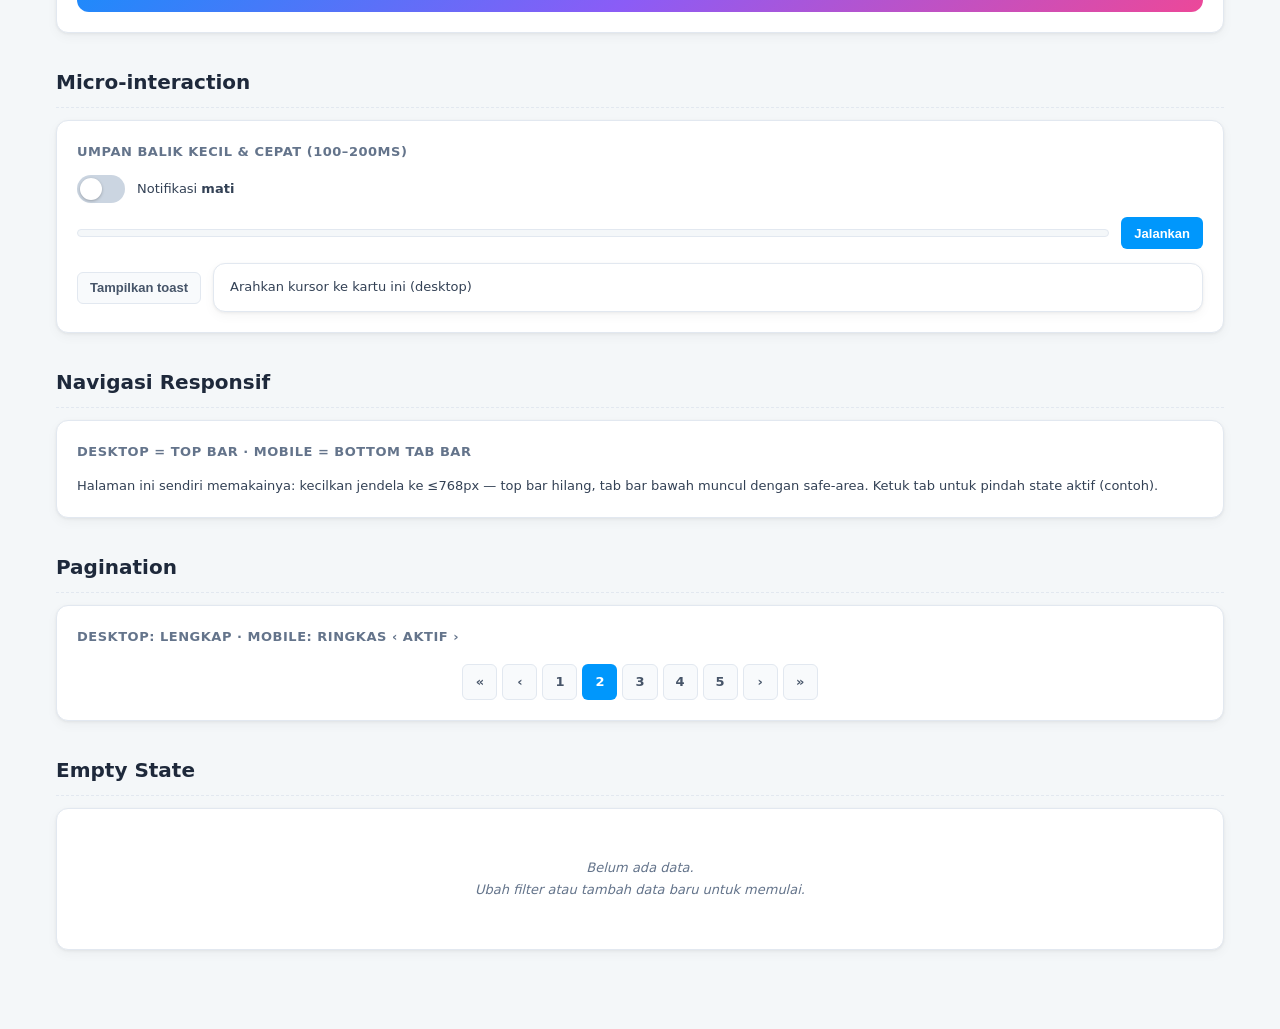
==== commit 5b8fda11: "Demo: lebarkan lagi kolom konten 960px -> 1200px" ====
--- a/examples/demo.html
+++ b/examples/demo.html
@@ -19,7 +19,7 @@
 }
 * { box-sizing: border-box; }
 body { margin: 0; font-family: var(--font-sans); font-size: 16px; color: var(--color-text-body); background: var(--color-bg-body); line-height: 1.7; }
-.wrap { max-width: 960px; margin: 0 auto; padding: 24px 16px 64px; }
+.wrap { max-width: 1200px; margin: 0 auto; padding: 24px 16px 64px; }
 h1.page-header { font-size: 28px; font-weight: 800; color: var(--color-text-header); margin: 0 0 4px; }
 p.page-subtitle { font-size: 14px; color: var(--color-text-muted); margin: 0 0 24px; }
 h2.section-title { font-size: 20px; font-weight: 700; color: var(--color-text-header); margin: 32px 0 12px; padding-bottom: 8px; border-bottom: 1px dashed var(--color-border); }
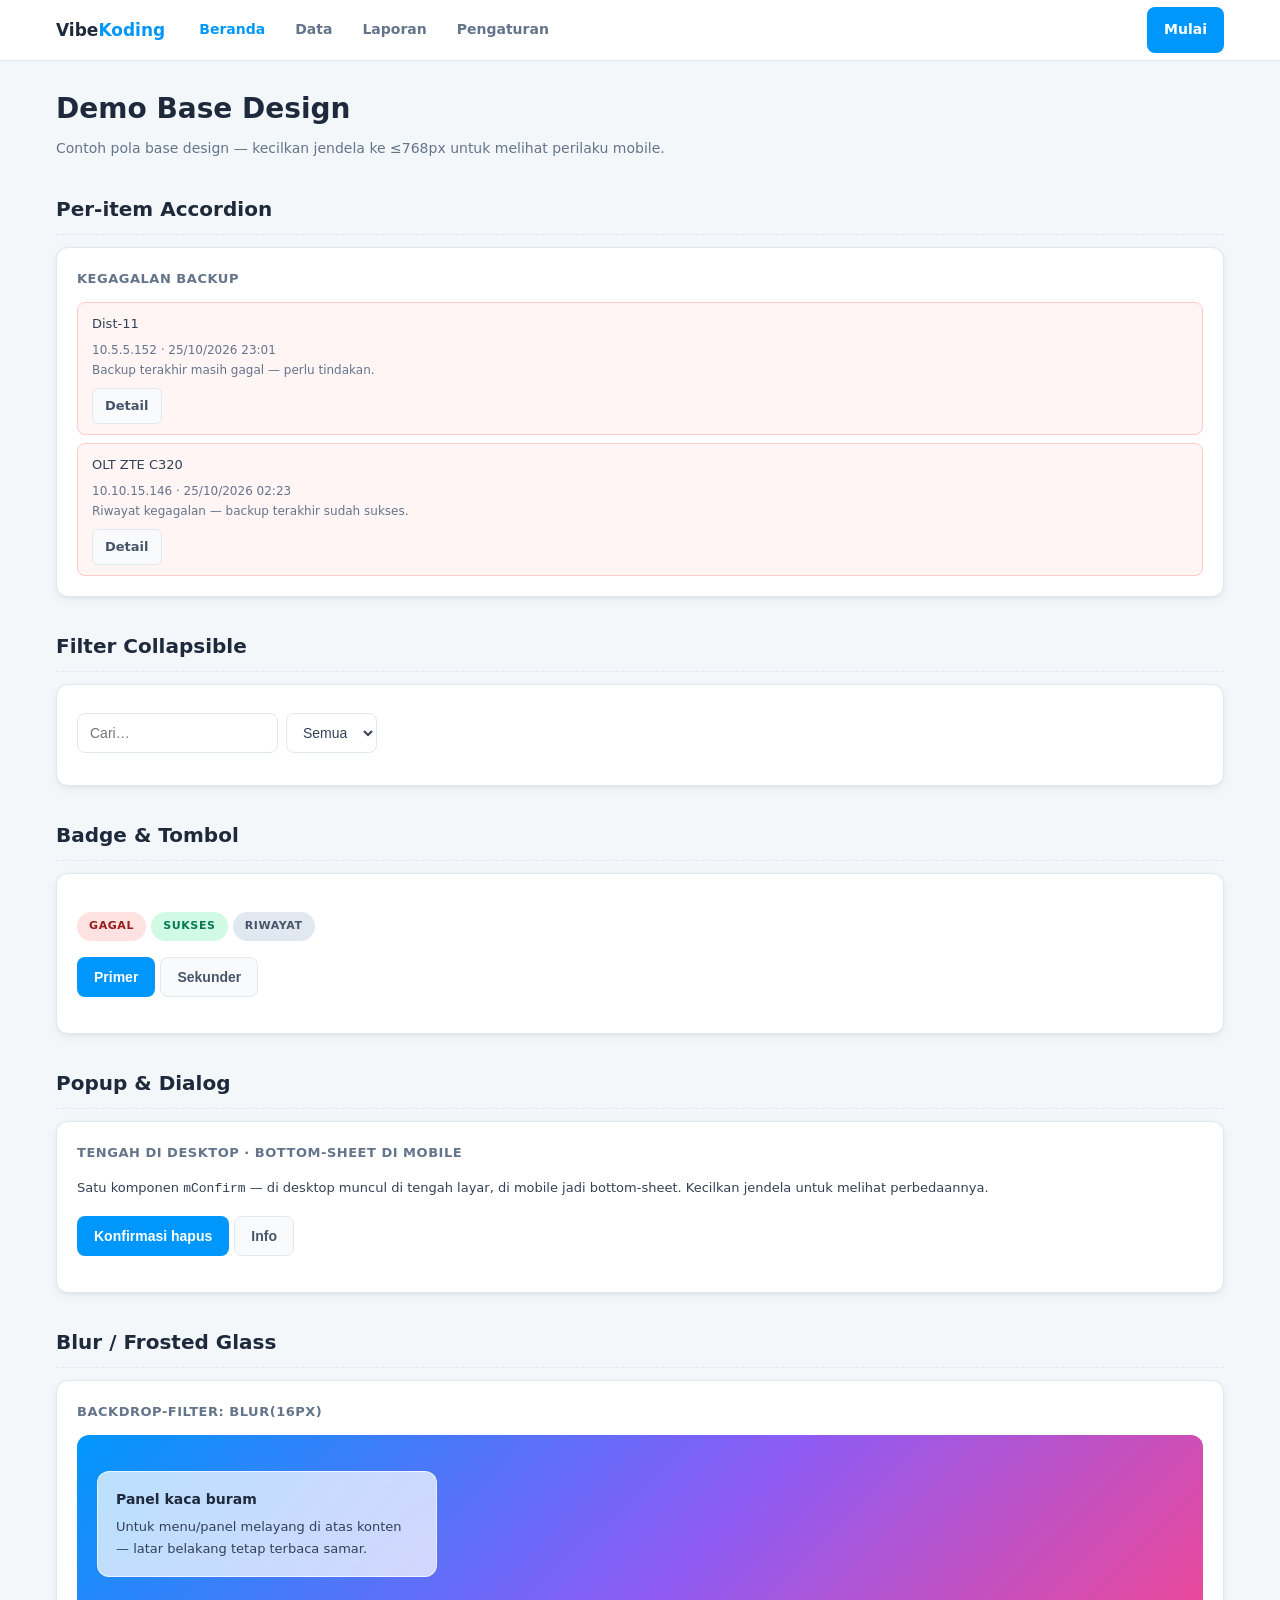
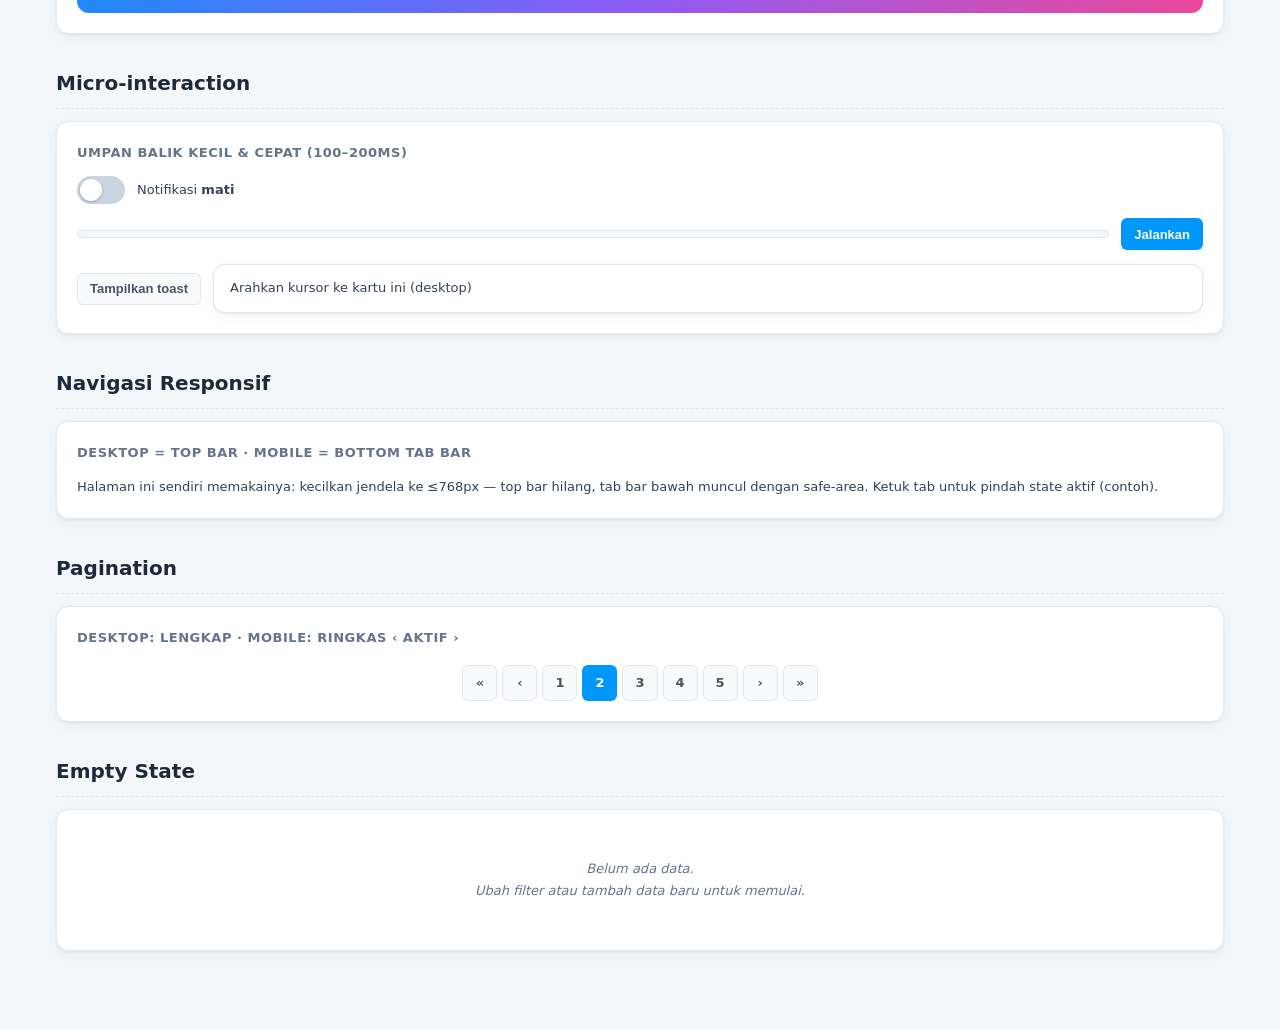
==== commit fec287a4: "Navbar desktop: isi dibatasi max-width konten (1200px), rata dengan isi" ====
--- a/examples/demo.html
+++ b/examples/demo.html
@@ -35,7 +35,8 @@
 .btn.secondary { background: #f8fafc; border-color: var(--color-border); color: #475569; }
 .btn-sm { padding: 6px 12px; min-height: 32px; font-size: 13px; border-radius: 6px; }
 /* ============ NAVIGASI: desktop atas, mobile bawah ============ */
-.topnav { display: flex; align-items: center; gap: 20px; height: 60px; padding: 0 24px; background: var(--color-bg-content); border-bottom: 1px solid var(--color-border); position: sticky; top: 0; z-index: 900; }
+.topnav { background: var(--color-bg-content); border-bottom: 1px solid var(--color-border); position: sticky; top: 0; z-index: 900; }
+.topnav-inner { display: flex; align-items: center; gap: 20px; height: 60px; max-width: 1200px; margin: 0 auto; padding: 0 16px; }
 .topnav .brand { font-size: 17px; font-weight: 800; color: var(--color-text-header); text-decoration: none; white-space: nowrap; }
 .topnav .brand b { color: var(--color-primary); }
 .topnav nav { display: flex; gap: 2px; }
@@ -147,12 +148,14 @@
 <body>
 <!-- Navigasi desktop: top bar (disembunyikan di mobile) -->
 <header class="topnav">
-  <a class="brand" href="#">Vibe<b>Koding</b></a>
-  <nav id="topnavLinks" aria-label="Navigasi utama">
-    <a href="#" class="active">Beranda</a><a href="#">Data</a><a href="#">Laporan</a><a href="#">Pengaturan</a>
-  </nav>
-  <span class="spacer"></span>
-  <a class="btn" href="#">Mulai</a>
+  <div class="topnav-inner">
+    <a class="brand" href="#">Vibe<b>Koding</b></a>
+    <nav id="topnavLinks" aria-label="Navigasi utama">
+      <a href="#" class="active">Beranda</a><a href="#">Data</a><a href="#">Laporan</a><a href="#">Pengaturan</a>
+    </nav>
+    <span class="spacer"></span>
+    <a class="btn" href="#">Mulai</a>
+  </div>
 </header>
 
 <div class="wrap">
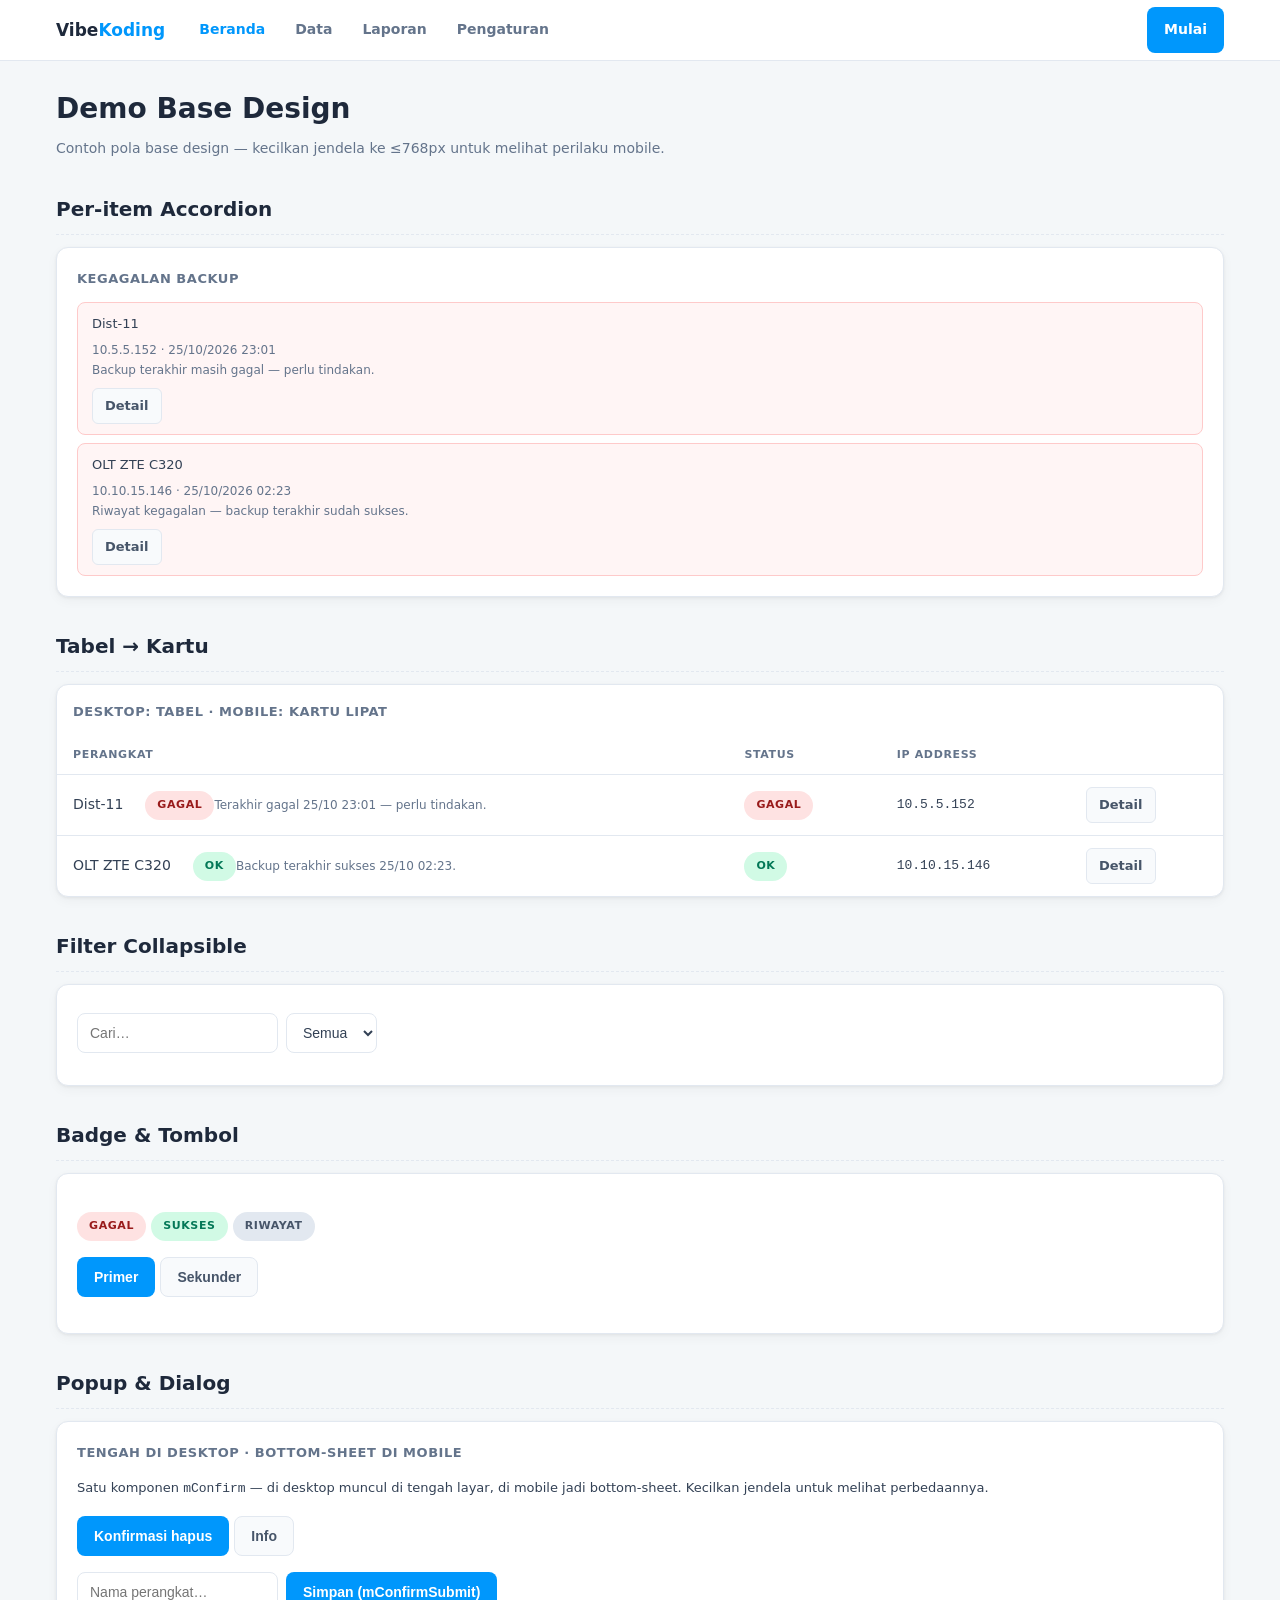
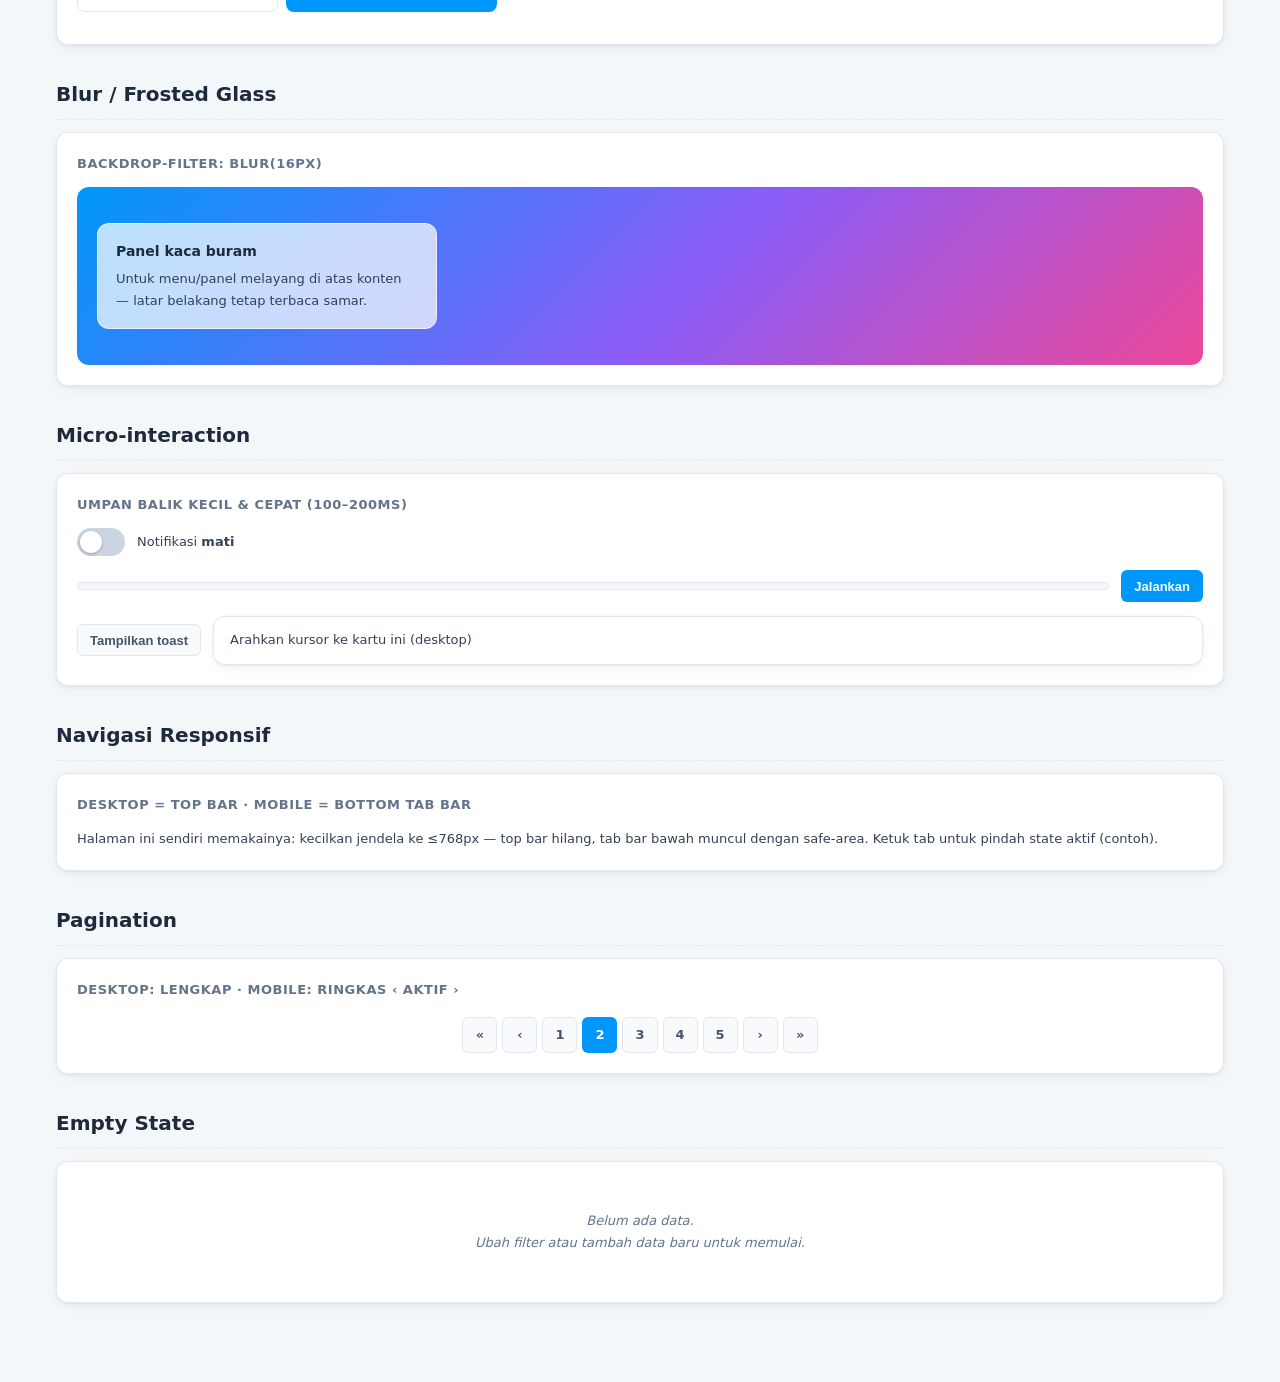
==== commit 93b2c89e: "Audit: lengkapi demo (tabel->kartu, mConfirmSubmit, triadik) - demo.html: section Tabel -> Kartu (do" ====
--- a/examples/demo.html
+++ b/examples/demo.html
@@ -89,6 +89,15 @@
 .toast.show { opacity: 1; transform: translateX(-50%) translateY(0); }
 /* ============ EMPTY STATE ============ */
 .empty { text-align: center; padding: 28px 16px; color: var(--color-text-muted); font-size: 13px; font-style: italic; }
+/* ============ TABEL → KARTU (mobile) ============ */
+.demo-table { width: 100%; border-collapse: separate; border-spacing: 0; font-size: 14px; }
+.demo-table th { text-align: left; font-size: 11px; font-weight: 700; text-transform: uppercase; letter-spacing: .06em; color: var(--color-text-muted); padding: 10px 16px; border-bottom: 1px solid var(--color-border); }
+.demo-table td { padding: 12px 16px; border-bottom: 1px solid var(--color-border); vertical-align: middle; }
+.demo-table tbody tr:last-child td { border-bottom: none; }
+.m-dot { display: inline-block; width: 8px; height: 8px; border-radius: 50%; background: #cbd5e1; vertical-align: 1px; }
+.m-dot.ok { background: var(--color-success); }
+.m-dot.bad { background: var(--color-danger); }
+.m-collapsed-extra { display: inline-flex; align-items: center; gap: 6px; margin-left: 8px; }
 /* ============ MOBILE (max-width: 768px) ============ */
 @media (max-width: 768px) {
   h1.page-header { font-size: 20px; }
@@ -118,6 +127,18 @@
   .pagination > a:nth-last-child(2) { display: inline-flex; }
   /* Input 16px anti-zoom iOS */
   .filter-row input, .filter-row select { font-size: 16px; }
+  /* Tabel jadi kartu: thead hilang, baris jadi kartu lipat */
+  .demo-table thead { display: none; }
+  .demo-table, .demo-table tbody, .demo-table tr, .demo-table td { display: block; }
+  .demo-table tr.m-row { border: 1px solid var(--color-border); border-radius: 8px; margin: 8px; cursor: pointer; background: var(--color-bg-content); }
+  .demo-table tr.m-row td { border: none; padding: 5px 14px; }
+  .demo-table tr.m-row td.td-primary { padding-top: 10px; }
+  .demo-table tr.m-row td:last-child { padding-bottom: 12px; }
+  .demo-table tr.m-row td:not(.td-primary) { display: none; }
+  .demo-table tr.m-row.is-expanded td:not(.td-primary) { display: block; }
+  .demo-table tr.m-row .m-item-extra { display: none; }
+  .demo-table tr.m-row.is-expanded .m-item-extra { display: block; }
+  .demo-table tr.m-row.is-expanded .m-item-extra.btn { display: flex; width: 100%; }
   /* Toast di atas bottom tab bar */
   .toast { bottom: calc(96px + env(safe-area-inset-bottom)); }
   /* Navigasi: topbar hilang, tab bar bawah muncul */
@@ -183,8 +204,29 @@
     </ul>
   </div>
 
-  <h2 class="section-title">Filter Collapsible</h2>
-  <div class="panel">
+  <h2 class="section-title">Tabel → Kartu</h2>
+  <div class="panel" style="padding:0;overflow:hidden">
+    <p class="chart-title" style="padding:16px 16px 0">Desktop: tabel · Mobile: kartu lipat</p>
+    <table class="demo-table">
+      <thead><tr><th>Perangkat</th><th>Status</th><th>IP Address</th><th></th></tr></thead>
+      <tbody>
+        <tr class="m-row" aria-expanded="false">
+          <td class="td-primary"><span class="m-item-title"><span>Dist-11<span class="m-collapsed-extra"><span class="m-dot bad"></span><span class="badge danger">Gagal</span></span></span></span><span class="m-item-extra" style="font-size:12px;color:var(--color-text-muted)">Terakhir gagal 25/10 23:01 — perlu tindakan.</span></td>
+          <td><span class="badge danger">Gagal</span></td>
+          <td style="font-family:monospace;font-size:13px">10.5.5.152</td>
+          <td><a class="btn btn-sm secondary m-item-extra" href="#">Detail</a></td>
+        </tr>
+        <tr class="m-row" aria-expanded="false">
+          <td class="td-primary"><span class="m-item-title"><span>OLT ZTE C320<span class="m-collapsed-extra"><span class="m-dot ok"></span><span class="badge success">OK</span></span></span></span><span class="m-item-extra" style="font-size:12px;color:var(--color-text-muted)">Backup terakhir sukses 25/10 02:23.</span></td>
+          <td><span class="badge success">OK</span></td>
+          <td style="font-family:monospace;font-size:13px">10.10.15.146</td>
+          <td><a class="btn btn-sm secondary m-item-extra" href="#">Detail</a></td>
+        </tr>
+      </tbody>
+    </table>
+  </div>
+
+  <h2 class="section-title">Filter Collapsible</h2>  <div class="panel">
     <button class="m-filter-head" data-toggle="demo-filter" aria-expanded="false"><span>Filter</span></button>
     <div class="m-filter-more" id="demo-filter" style="margin-top:8px">
       <div class="filter-row">
@@ -207,6 +249,10 @@
     <p style="font-size:13px">Satu komponen <code>mConfirm</code> — di desktop muncul di tengah layar, di mobile jadi bottom-sheet. Kecilkan jendela untuk melihat perbedaannya.</p>
     <p><button class="btn" id="demo-confirm-danger">Konfirmasi hapus</button>
        <button class="btn secondary" id="demo-confirm-info">Info</button></p>
+    <form id="demoForm" class="filter-row" style="margin-top:4px">
+      <input placeholder="Nama perangkat…" aria-label="Nama perangkat">
+      <button class="btn" type="submit">Simpan (mConfirmSubmit)</button>
+    </form>
   </div>
 
   <h2 class="section-title">Blur / Frosted Glass</h2>
@@ -315,6 +361,13 @@
   if (item && !e.target.closest('a,button,input,select,textarea')) {
     item.classList.toggle('is-open');
     item.setAttribute('aria-expanded', item.classList.contains('is-open'));
+    return;
+  }
+  /* Kontrak tr.m-row (tabel → kartu): toggle is-expanded */
+  var row = e.target.closest('tr.m-row');
+  if (row && !e.target.closest('a,button,input,select,textarea')) {
+    row.classList.toggle('is-expanded');
+    row.setAttribute('aria-expanded', row.classList.contains('is-expanded'));
   }
 });
 
@@ -346,6 +399,19 @@
   await window.mConfirm({ title: 'Info', message: 'Ini dialog info — bukan aksi berbahaya.', confirmText: 'Mengerti', cancelText: 'Tutup', danger: false });
 });
 
+/* window.mConfirmSubmit(form, opts): konfirmasi lalu submit form */
+window.mConfirmSubmit = function (form, opts) {
+  return window.mConfirm(opts || {}).then(function (ok) {
+    if (ok) form.submit();
+    return ok;
+  });
+};
+document.getElementById('demoForm').addEventListener('submit', async function (e) {
+  e.preventDefault();
+  var ok = await window.mConfirm({ title: 'Simpan?', message: 'Simpan perubahan ini?', confirmText: 'Ya, simpan', danger: false });
+  if (ok) showToast('Tersimpan (contoh)');
+});
+
 /* Toast: muncul di atas, hilang otomatis */
 var toastTimer = null;
 function showToast(msg) {
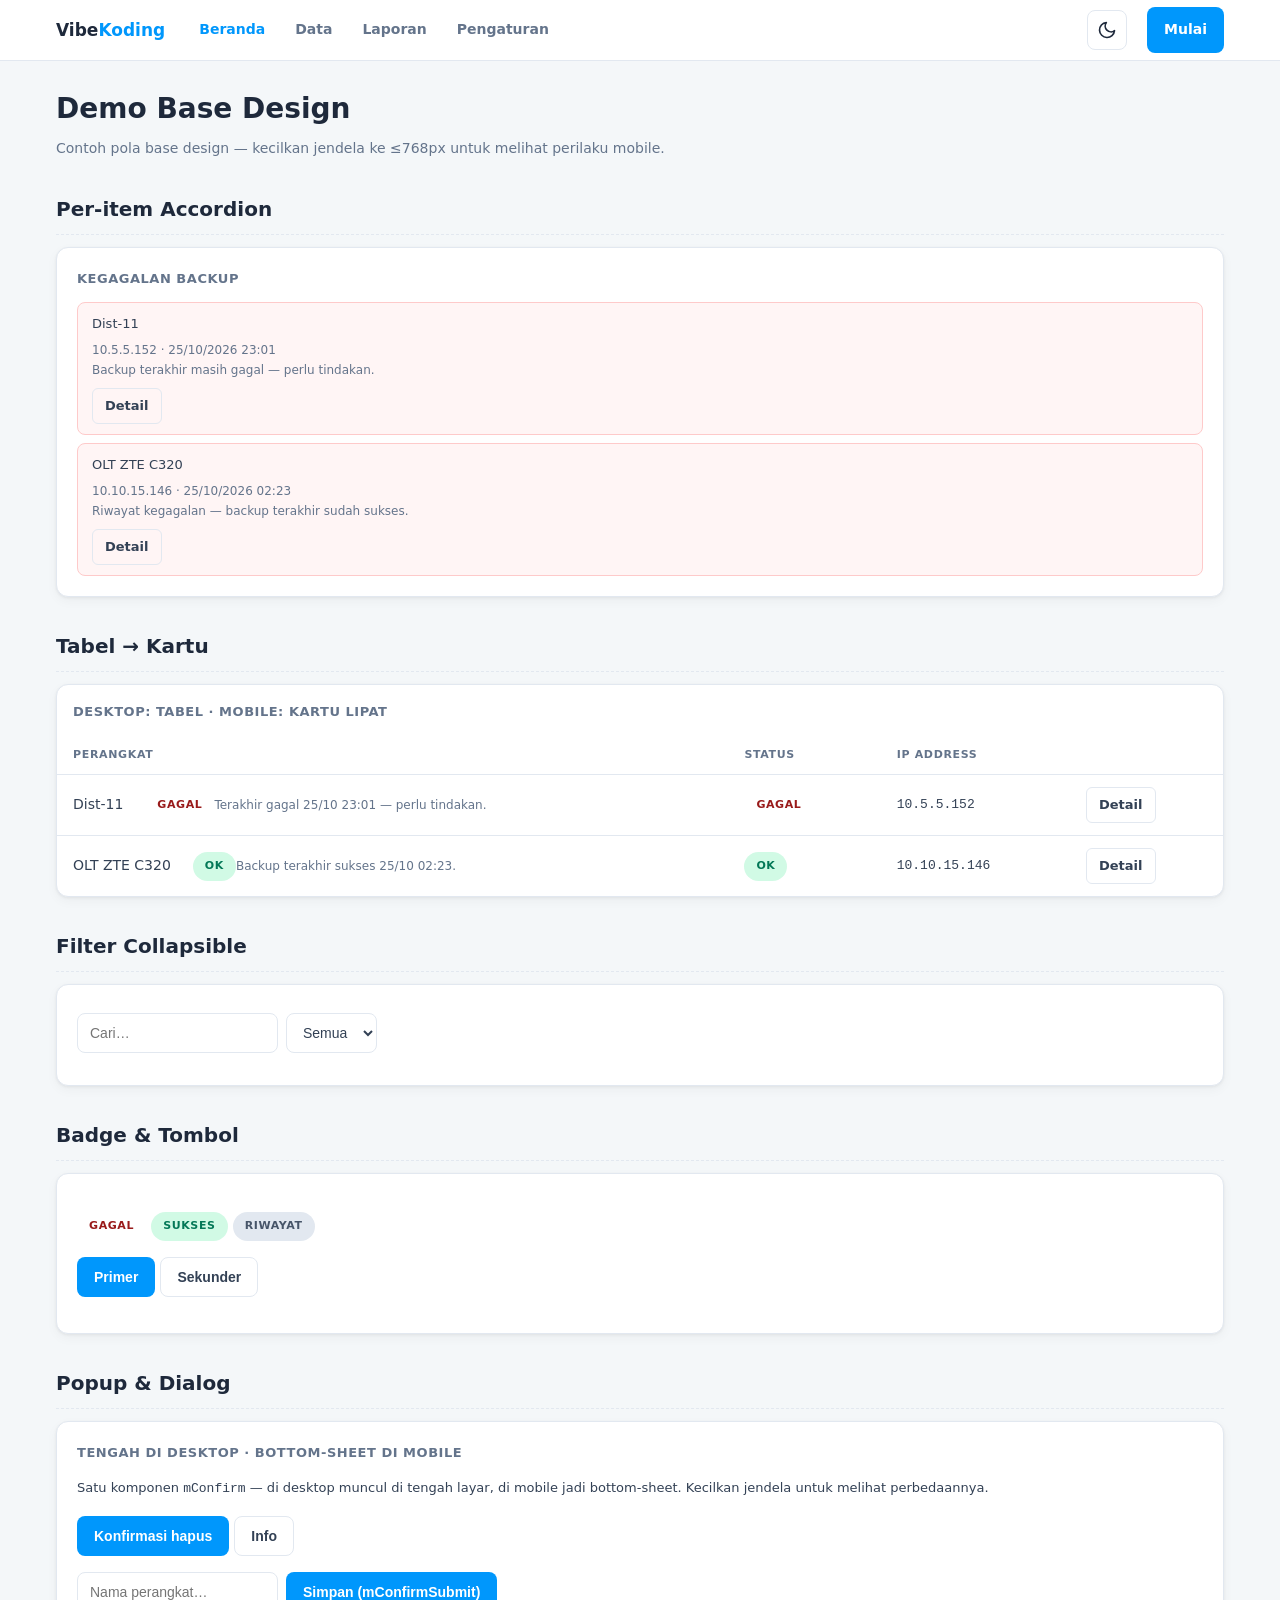
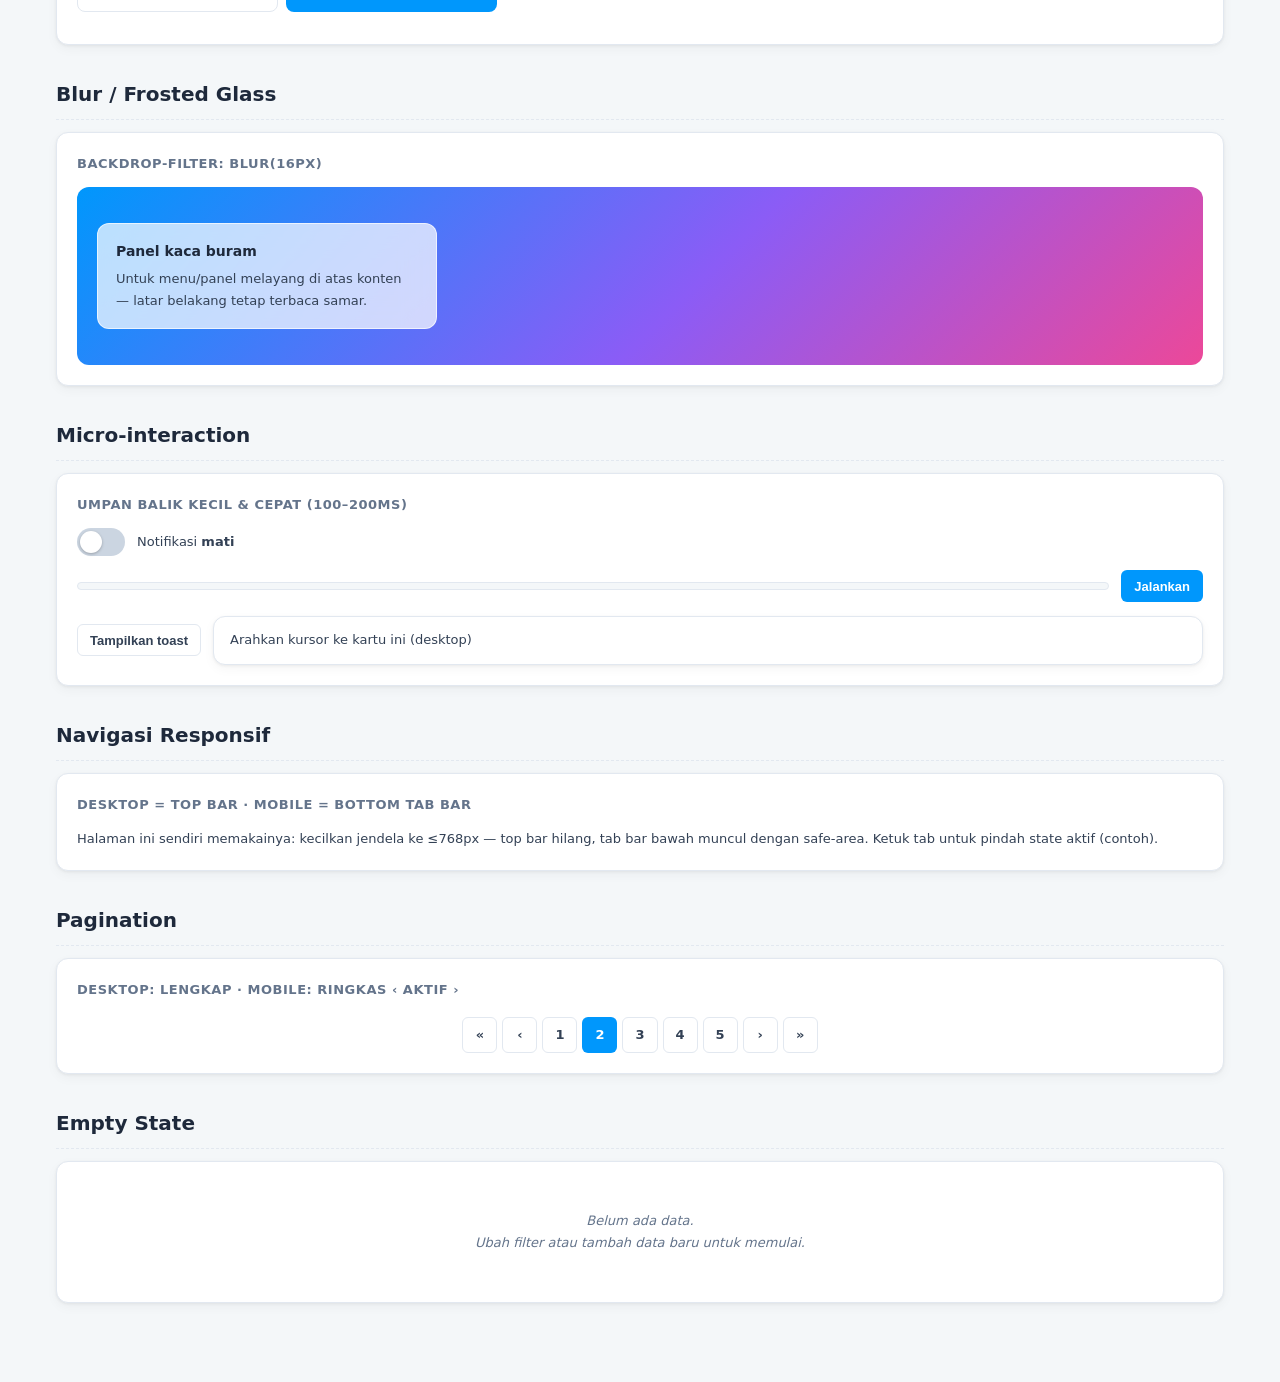
==== commit 68d88d48: "Mode gelap/terang: token dark + toggle + pratinjau - palette-generator: generateDark() (hue sama, li" ====
--- a/examples/demo.html
+++ b/examples/demo.html
@@ -4,6 +4,7 @@
 <meta charset="utf-8">
 <meta name="viewport" content="width=device-width, initial-scale=1">
 <title>Base Design System — Demo</title>
+<script>(function(){try{var t=localStorage.getItem("vibekoding-theme");if(!t)t=matchMedia("(prefers-color-scheme: dark)").matches?"dark":"light";document.documentElement.dataset.theme=t;}catch(e){}})();</script>
 <style>
 /* ============ TOKENS (dari design-system.md §2) ============ */
 :root {
@@ -27,12 +28,12 @@
 .chart-title { font-size: 13px; font-weight: 700; text-transform: uppercase; letter-spacing: .04em; color: var(--color-text-muted); margin: 0 0 12px; }
 /* ============ BADGE & TOMBOL ============ */
 .badge { display: inline-block; padding: 5px 12px; border-radius: 999px; font-size: 11px; font-weight: 700; text-transform: uppercase; letter-spacing: .6px; }
-.badge.danger { background: #fee2e2; color: var(--color-danger-text); }
+.badge.danger { background: var(--color-danger-bg); color: var(--color-danger-text); }
 .badge.success { background: var(--color-success-bg); color: var(--color-success-text); }
 .badge.gray { background: #e2e8f0; color: #475569; }
 .btn { display: inline-flex; align-items: center; justify-content: center; gap: 8px; padding: 10px 16px; min-height: 40px; border-radius: 8px; font-size: 14px; font-weight: 600; border: 1px solid transparent; cursor: pointer; text-decoration: none; background: var(--color-primary); color: #fff; transition: transform .1s var(--ease-out); }
 .btn:active { transform: scale(.97); }
-.btn.secondary { background: #f8fafc; border-color: var(--color-border); color: #475569; }
+.btn.secondary { background: var(--color-bg-hover); border-color: var(--color-border); color: var(--color-text-body); }
 .btn-sm { padding: 6px 12px; min-height: 32px; font-size: 13px; border-radius: 6px; }
 /* ============ NAVIGASI: desktop atas, mobile bawah ============ */
 .topnav { background: var(--color-bg-content); border-bottom: 1px solid var(--color-border); position: sticky; top: 0; z-index: 900; }
@@ -55,7 +56,7 @@
 /* ============ FILTER ============ */
 .m-filter-head { display: none; }
 .filter-row { display: flex; gap: 8px; margin-bottom: 12px; }
-.filter-row input, .filter-row select { font-size: 14px; padding: 10px 12px; border: 1px solid var(--color-border); border-radius: 8px; background: #fff; color: var(--color-text-body); }
+.filter-row input, .filter-row select { font-size: 14px; padding: 10px 12px; border: 1px solid var(--color-border); border-radius: 8px; background: var(--color-bg-content); color: var(--color-text-body); }
 /* ============ BOTTOM-SHEET DIALOG ============ */
 .m-confirm-overlay { position: fixed; inset: 0; background: rgba(30,41,59,.5); display: none; align-items: flex-end; justify-content: center; z-index: 1000; }
 .m-confirm-overlay.open { display: flex; }
@@ -98,6 +99,32 @@
 .m-dot.ok { background: var(--color-success); }
 .m-dot.bad { background: var(--color-danger); }
 .m-collapsed-extra { display: inline-flex; align-items: center; gap: 6px; margin-left: 8px; }
+/* ============ MODE GELAP ============ */
+[data-theme="dark"] { color-scheme: dark;
+  --color-primary: #38acfa; --color-primary-hover: #77c4f8; --color-primary-text: #16202e;
+  --color-text-header: #ebeeef; --color-text-body: #c7cdd1; --color-text-muted: #96a0a6;
+  --color-bg-body: #13181b; --color-bg-content: #1c2226; --color-bg-hover: #252d31;
+  --color-success-bg: #183929; --color-success-text: #99e6bf;
+  --color-danger-bg: #431919; --color-danger-text: #ec9393;
+  --color-danger-soft-bg: #321515; --color-danger-border-soft: #642b2b;
+  --color-info-bg: #142c3d; --color-info-text: #93c7ec;
+  --color-warning-bg: #3d3314; --color-warning-text: #f0d175;
+  --color-border: #363f45; --color-metric-border: #2e3438;
+  --shadow-card: 0 1px 3px rgba(0,0,0,.4), 0 4px 12px rgba(0,0,0,.3);
+}
+[data-theme="dark"] .m-confirm-box { background: var(--color-bg-content); }
+[data-theme="dark"] .badge.gray { background: #363f45; color: #c7cdd1; }
+[data-theme="dark"] .switch .track { background: #475569; }
+[data-theme="dark"] .toast { background: #ebeeef; color: #13181b; }
+/* Tombol tema: topnav (desktop) + FAB (mobile) */
+.theme-toggle { display: inline-flex; align-items: center; justify-content: center; width: 40px; height: 40px; flex: 0 0 auto; border-radius: 8px; border: 1px solid var(--color-border); background: var(--color-bg-content); color: var(--color-text-header); cursor: pointer; }
+.theme-toggle:hover { background: var(--color-bg-body); }
+.theme-toggle svg, .theme-fab svg { width: 20px; height: 20px; }
+.theme-toggle .icon-sun, .theme-fab .icon-sun { display: none; }
+[data-theme="dark"] .theme-toggle .icon-sun, [data-theme="dark"] .theme-fab .icon-sun { display: block; }
+[data-theme="dark"] .theme-toggle .icon-moon, [data-theme="dark"] .theme-fab .icon-moon { display: none; }
+.theme-fab { display: none; }
+@media (max-width: 768px) { .theme-fab { display: inline-flex; position: fixed; right: 16px; bottom: calc(96px + env(safe-area-inset-bottom)); z-index: 950; width: 48px; height: 48px; border-radius: 50%; align-items: center; justify-content: center; background: var(--color-bg-content); border: 1px solid var(--color-border); box-shadow: var(--shadow-card); color: var(--color-text-header); cursor: pointer; } }
 /* ============ MOBILE (max-width: 768px) ============ */
 @media (max-width: 768px) {
   h1.page-header { font-size: 20px; }
@@ -113,7 +140,7 @@
   .m-item.is-open .m-item-extra { display: block; }
   .m-item.is-open .m-item-extra.btn { display: flex; width: 100%; }
   /* Filter collapsible */
-  .m-filter-head { display: flex; align-items: center; justify-content: space-between; width: 100%; padding: 10px 12px; border: 1px solid var(--color-border); border-radius: 8px; background: #fff; font-size: 14px; font-weight: 600; color: var(--color-text-header); cursor: pointer; }
+  .m-filter-head { display: flex; align-items: center; justify-content: space-between; width: 100%; padding: 10px 12px; border: 1px solid var(--color-border); border-radius: 8px; background: var(--color-bg-content); font-size: 14px; font-weight: 600; color: var(--color-text-header); cursor: pointer; }
   .m-filter-head::after { content: ''; width: 8px; height: 8px; border-right: 2px solid var(--color-text-muted); border-bottom: 2px solid var(--color-text-muted); transform: rotate(45deg); transition: transform .2s; }
   .m-filter-head.is-open::after { transform: rotate(-135deg); }
   .m-filter-more { display: none; }
@@ -175,6 +202,7 @@
       <a href="#" class="active">Beranda</a><a href="#">Data</a><a href="#">Laporan</a><a href="#">Pengaturan</a>
     </nav>
     <span class="spacer"></span>
+    <button class="theme-toggle" id="themeToggle" aria-label="Ganti tema terang/gelap"><svg class="icon-moon" viewBox="0 0 24 24" fill="none" stroke="currentColor" stroke-width="2" stroke-linecap="round" stroke-linejoin="round"><path d="M21 12.79A9 9 0 1 1 11.21 3 7 7 0 0 0 21 12.79z"/></svg><svg class="icon-sun" viewBox="0 0 24 24" fill="none" stroke="currentColor" stroke-width="2" stroke-linecap="round" stroke-linejoin="round"><circle cx="12" cy="12" r="5"/><line x1="12" y1="1" x2="12" y2="3"/><line x1="12" y1="21" x2="12" y2="23"/><line x1="4.22" y1="4.22" x2="5.64" y2="5.64"/><line x1="18.36" y1="18.36" x2="19.78" y2="19.78"/><line x1="1" y1="12" x2="3" y2="12"/><line x1="21" y1="12" x2="23" y2="12"/><line x1="4.22" y1="19.78" x2="5.64" y2="18.36"/><line x1="18.36" y1="5.64" x2="19.78" y2="4.22"/></svg></button>
     <a class="btn" href="#">Mulai</a>
   </div>
 </header>
@@ -318,6 +346,9 @@
 <!-- Toast -->
 <div class="toast" id="toast" role="status" aria-live="polite"></div>
 
+<!-- Tombol tema (mobile): FAB di atas tab bar -->
+<button class="theme-fab" id="themeFab" aria-label="Ganti tema terang/gelap"><svg class="icon-moon" viewBox="0 0 24 24" fill="none" stroke="currentColor" stroke-width="2" stroke-linecap="round" stroke-linejoin="round"><path d="M21 12.79A9 9 0 1 1 11.21 3 7 7 0 0 0 21 12.79z"/></svg><svg class="icon-sun" viewBox="0 0 24 24" fill="none" stroke="currentColor" stroke-width="2" stroke-linecap="round" stroke-linejoin="round"><circle cx="12" cy="12" r="5"/><line x1="12" y1="1" x2="12" y2="3"/><line x1="12" y1="21" x2="12" y2="23"/><line x1="4.22" y1="4.22" x2="5.64" y2="5.64"/><line x1="18.36" y1="18.36" x2="19.78" y2="19.78"/><line x1="1" y1="12" x2="3" y2="12"/><line x1="21" y1="12" x2="23" y2="12"/><line x1="4.22" y1="19.78" x2="5.64" y2="18.36"/><line x1="18.36" y1="5.64" x2="19.78" y2="4.22"/></svg></button>
+
 <!-- Bottom-sheet dialog -->
 <div class="m-confirm-overlay" id="mConfirmOverlay" role="dialog" aria-modal="true">
   <div class="m-confirm-box">
@@ -331,6 +362,15 @@
 </div>
 
 <script>
+/* Tema terang/gelap: toggle + simpan pilihan di localStorage */
+function toggleTheme() {
+  var t = document.documentElement.dataset.theme === 'dark' ? 'light' : 'dark';
+  document.documentElement.dataset.theme = t;
+  try { localStorage.setItem('vibekoding-theme', t); } catch (e) {}
+}
+document.getElementById('themeToggle').addEventListener('click', toggleTheme);
+document.getElementById('themeFab').addEventListener('click', toggleTheme);
+
 /* Navigasi demo: pindah .active di dalam tiap nav */
 ['topnavLinks', 'tabbar'].forEach(function (id) {
   var nav = document.getElementById(id);
